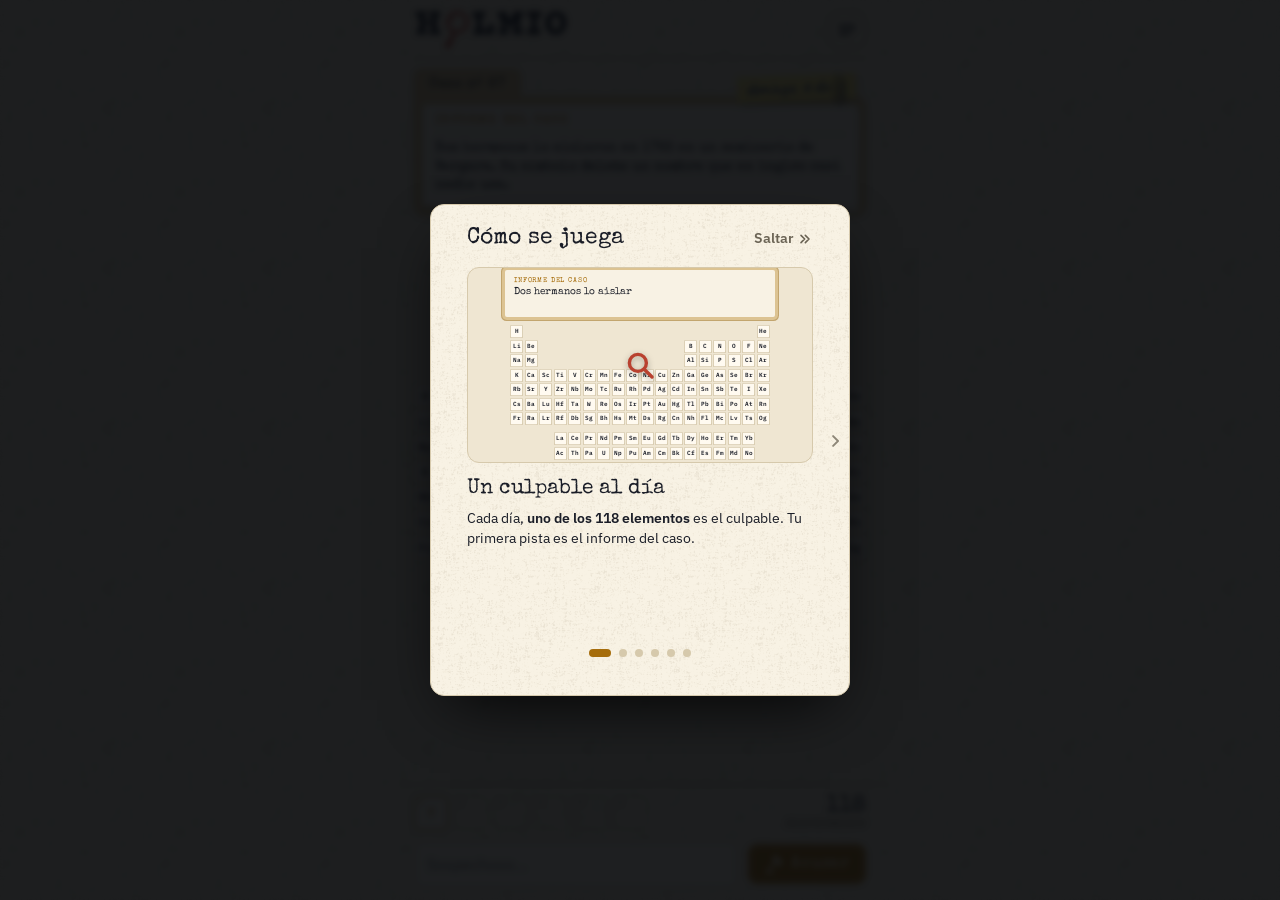
==== index.html @ 99783af3 "Acceso a Practicar al terminar el caso del día Co-Authored-By: Claude Opus 5.5 <noreply@anthropic.co" ====
<!DOCTYPE html>
<html lang="es">
<head>
  <meta charset="utf-8">
  <meta name="viewport" content="width=device-width, initial-scale=1, interactive-widget=resizes-content">
  <title>Holmio · El elemento culpable del día</title>
  <meta name="description" content="Juego diario de deducción: lee el informe del caso, elige tus pistas y acusa al elemento químico culpable en 6 intentos.">
  <meta name="theme-color" content="#efe6d2">
  <link rel="icon" href="img/favicon.svg" type="image/svg+xml">
  <script>
    // Aplica el tema antes de pintar, para evitar parpadeos. Por defecto, modo día.
    // Va antes de la hoja de estilos para pedir ya el grano de papel: si esperase al CSS,
    // la pantalla de carga se vería lisa hasta que llegase.
    (function () {
      let t = null;
      try { t = localStorage.getItem('holmio-tema'); } catch {}
      const tema = t === 'dark' ? 'dark' : 'light';
      document.documentElement.dataset.theme = tema;
      const grano = document.createElement('link');
      grano.rel = 'preload';
      grano.as = 'image';
      grano.href = tema === 'dark' ? 'img/grano-noche.png' : 'img/grano-dia.png';
      document.head.append(grano);
    })();
  </script>
  <link rel="preconnect" href="https://fonts.googleapis.com">
  <link rel="preconnect" href="https://fonts.gstatic.com" crossorigin>
  <link href="https://fonts.googleapis.com/css2?family=Caveat:wght@600&family=IBM+Plex+Mono:wght@500;600&family=IBM+Plex+Sans:wght@400;500;600;700&family=Special+Elite&display=swap" rel="stylesheet">
  <link rel="stylesheet" href="css/estilos.css">
  <!-- Precarga de los módulos: se descargan en paralelo en vez de en cascada -->
  <link rel="modulepreload" href="js/elementos.js">
  <link rel="modulepreload" href="js/casos.js">
  <link rel="modulepreload" href="js/pistas.js">
  <link rel="modulepreload" href="js/partida.js">
  <link rel="modulepreload" href="js/practica.js">
  <link rel="modulepreload" href="js/tutorial.js">
  <link rel="modulepreload" href="js/demo-archivo.js">
  <script type="module" src="js/main.js"></script>
</head>
<body>
  <!-- Pantalla de carga: tapa el juego hasta que la tabla, las fuentes y el estado están listos -->
  <div class="cargando" id="cargando" role="status" aria-label="Cargando Holmio">
    <svg class="cargando-logo" aria-hidden="true"><use href="#logo-largo"/></svg>
    <span class="cargando-barra" aria-hidden="true"></span>
  </div>

  <div class="app">
    <header class="cabecera">
      <h1 class="marca" aria-label="Holmio">
        <svg class="logo-largo" aria-hidden="true"><use href="#logo-largo"/></svg>
      </h1>
      <button class="icono-btn btn-menu" id="btn-menu" type="button" aria-label="Abrir el menú" aria-haspopup="dialog" aria-controls="menu">
        <svg class="ico-svg" viewBox="0 0 24 24" aria-hidden="true"><path d="M4 7h16M4 12h16M4 17h10"/></svg>
      </button>
    </header>

    <!-- Archivo de casos: calendario por meses (lo monta main.js) -->
    <section class="vista-archivo" id="vista-archivo" hidden aria-labelledby="archivo-titulo">
      <header class="archivo-cabecera">
        <h2 class="archivo-titulo" id="archivo-titulo">Archivo de casos</h2>
        <ul class="archivo-leyenda" aria-label="Leyenda">
          <li><i class="cerrado"></i>Cerrado</li>
          <li><i class="fugado"></i>Fugado</li>
          <li><i class="en-curso"></i>En curso</li>
          <li><i class="pendiente"></i>Pendiente</li>
          <li><i class="hoy"></i>Hoy</li>
        </ul>
      </header>
      <div id="archivo-meses"></div>
    </section>

    <main class="contenido">
      <!-- El dossier: carpeta con pestaña (nº de caso), el informe como hoja y la fecha en un post-it sujeto con un clip -->
      <section class="dossier" aria-labelledby="informe-titulo">
        <div class="meta">
          <span id="num-caso">Caso nº —</span>
          <span id="fecha-caso"></span>
        </div>
        <div class="carpeta">
          <svg class="clip" viewBox="0 0 16 40" aria-hidden="true"><path d="M13 9v22a5 5 0 0 1-10 0V7a4 4 0 0 1 8 0v20a2 2 0 0 1-4 0V11"/></svg>
          <div class="informe">
            <h2 class="etiqueta" id="informe-titulo">Informe del caso</h2>
            <p id="informe-texto"></p>
            <div id="informe-extra"></div>
          </div>
        </div>
      </section>

      <div class="tablero">
        <div class="tabla" id="tabla" role="img" aria-label="Tabla periódica con los sospechosos"></div>
      </div>
    </main>

    <footer class="panel" id="panel">
      <!-- Acusaciones: seis fichas que se rellenan con los elementos acusados -->
      <div class="estado">
        <ol class="fichas" id="fichas"></ol>
        <p class="sospechosos" id="sospechosos"><strong id="sospechosos-num"></strong><span>sospechosos</span></p>
      </div>

      <!-- Fase: acusar -->
      <form class="acusar" id="form-acusar" autocomplete="off" hidden>
        <p class="aviso" id="aviso" role="status" aria-live="polite"></p>
        <div class="fila-entrada">
          <ul class="desplegable" id="sugerencias" role="listbox" aria-label="Sugerencias" hidden></ul>
          <label class="visualmente-oculto" for="entrada">Nombre del elemento</label>
          <input id="entrada" type="text" placeholder="Sospechoso…" autocapitalize="off" autocorrect="off" spellcheck="false" enterkeyhint="go"
                 role="combobox" aria-autocomplete="list" aria-controls="sugerencias" aria-expanded="false">
          <button class="btn-principal btn-acusar" type="submit">
            <svg class="ico-svg" viewBox="0 0 24 24" aria-hidden="true"><use href="#i-mazo"/></svg>
            <span>Acusar</span>
          </button>
        </div>
      </form>

      <!-- Fase: fin (tras cerrar la pantalla de resultado) -->
      <section class="fin-barra" id="fin-barra" hidden>
        <p class="proximo" id="barra-proximo">Próximo caso en <span class="cuenta-atras">--:--:--</span></p>
        <button class="btn-secundario" id="barra-otro" type="button" hidden>Otro caso</button>
        <button class="btn-principal" id="btn-ver-resultado" type="button">Ver resultado</button>
      </section>
    </footer>
  </div>

  <!-- Menú lateral: modos de juego arriba, utilidades abajo -->
  <dialog class="menu" id="menu" aria-label="Menú">
    <header class="menu-cabecera">
      <span class="menu-marca">
        <svg class="logo-largo" role="img" aria-label="Holmio"><use href="#logo-largo"/></svg>
      </span>
      <button class="menu-cerrar" type="button" aria-label="Cerrar el menú">
        <svg class="ico-svg" viewBox="0 0 24 24" aria-hidden="true"><path d="M6 6l12 12M18 6 6 18"/></svg>
      </button>
    </header>

    <nav class="menu-cuerpo">
      <button class="menu-item" id="menu-hoy" type="button" aria-current="page">
        <span class="menu-ico" aria-hidden="true"><svg class="ico-svg" viewBox="0 0 24 24"><use href="#i-lupa"/></svg></span>
        <span class="menu-texto"><strong>Caso del día</strong></span>
      </button>
      <button class="menu-item" id="menu-archivo" type="button">
        <span class="menu-ico" aria-hidden="true"><svg class="ico-svg" viewBox="0 0 24 24"><use href="#i-archivo"/></svg></span>
        <span class="menu-texto"><strong>Archivo de casos</strong></span>
      </button>
      <button class="menu-item" id="menu-practica" type="button">
        <span class="menu-ico" aria-hidden="true"><svg class="ico-svg" viewBox="0 0 24 24"><use href="#i-infinito"/></svg></span>
        <span class="menu-texto"><strong>Práctica libre</strong></span>
      </button>

      <hr>
      <button class="menu-item" id="menu-ayuda" type="button">
        <span class="menu-ico" aria-hidden="true"><svg class="ico-svg" viewBox="0 0 24 24"><use href="#i-ayuda"/></svg></span>
        <span class="menu-texto"><strong>Cómo se juega</strong></span>
      </button>
      <button class="menu-item" id="menu-tema" type="button" role="switch" aria-checked="false">
        <span class="menu-ico" aria-hidden="true"><svg class="ico-svg" viewBox="0 0 24 24"><path d="M20 14.5A8 8 0 0 1 9.5 4a8 8 0 1 0 10.5 10.5z"/></svg></span>
        <span class="menu-texto"><strong>Modo noche</strong></span>
        <span class="interruptor" aria-hidden="true"></span>
      </button>

      <hr>
      <button class="menu-item menu-item-suave" id="menu-acerca" type="button">
        <span class="menu-texto"><strong>Acerca de Holmio</strong></span>
      </button>
      <button class="menu-item menu-item-suave" id="menu-borrar" type="button">
        <span class="menu-texto"><strong>Borrar todos los datos</strong></span>
      </button>
    </nav>

    <p class="menu-pie">Caso abierto desde 2026</p>
  </dialog>

  <!-- Acerca de -->
  <!-- Confirmación de «Borrar todos los datos». El foco va al diálogo, no al botón de borrar -->
  <dialog class="acerca" id="borrar" tabindex="-1" aria-labelledby="borrar-titulo">
    <h2 id="borrar-titulo">¿Quemar el expediente?</h2>
    <p>Se borrarán <strong>todos tus casos</strong>, tu progreso y tus ajustes en este dispositivo. Holmio volverá a empezar como el primer día.</p>
    <p class="nota">Esto no se puede deshacer.</p>
    <form method="dialog" class="acerca-botones">
      <button class="btn-secundario" value="cancelar">Cancelar</button>
      <button class="btn-principal btn-peligro" value="borrar">Borrar</button>
    </form>
  </dialog>

  <dialog class="acerca" id="acerca" tabindex="-1" aria-labelledby="acerca-titulo">
    <h2 id="acerca-titulo">Acerca de Holmio</h2>
    <p>Un juego diario de deducción: cada día, uno de los 118 elementos de la tabla periódica es el culpable y tienes <strong>seis acusaciones</strong> para descubrirlo.</p>
    <p>El nombre viene del <strong>holmio</strong> (Ho, número 67), que a su vez debe el suyo a <em>Holmia</em>, el nombre latino de Estocolmo. Que suene a cierto detective es pura coincidencia… o no.</p>
    <p class="nota">Versión de prueba. El código es abierto: <a href="https://github.com/elprofedelabata/holmio" target="_blank" rel="noopener">github.com/elprofedelabata/holmio</a></p>
    <form method="dialog"><button class="btn-principal btn-ancho" value="cerrar">Cerrar</button></form>
  </dialog>

  <!-- Manual del detective: diapositivas con escenas animadas (las monta js/tutorial.js) -->
  <dialog class="ayuda" id="ayuda" tabindex="-1" aria-labelledby="ayuda-titulo" aria-roledescription="carrusel">
    <header class="ayuda-cabecera">
      <h2 id="ayuda-titulo">Cómo se juega</h2>
      <button class="diapos-saltar" type="button">
        <span>Saltar</span>
        <svg class="ico-svg" viewBox="0 0 24 24" aria-hidden="true"><path d="M6 6.5l5.5 5.5L6 17.5M12.5 6.5 18 12l-5.5 5.5"/></svg>
      </button>
    </header>
    <div class="diapos-marco">
      <div class="diapos">
        <div class="diapos-pista"></div>
      </div>
      <button class="diapo-flecha diapo-anterior" type="button" aria-label="Anterior">
        <svg class="ico-svg" viewBox="0 0 24 24" aria-hidden="true"><path d="M14.5 5.5 8 12l6.5 6.5"/></svg>
      </button>
      <button class="diapo-flecha diapo-siguiente" type="button" aria-label="Siguiente">
        <svg class="ico-svg" viewBox="0 0 24 24" aria-hidden="true"><path d="M9.5 5.5 16 12l-6.5 6.5"/></svg>
      </button>
    </div>
    <div class="diapos-pie">
      <nav class="diapos-puntos" aria-label="Diapositivas"></nav>
      <button class="btn-noir diapos-abrir" type="button">
        <svg class="ico-svg" viewBox="0 0 24 24" aria-hidden="true"><use href="#i-lupa"/></svg>
        <span>Abrir el caso</span>
      </button>
    </div>
  </dialog>

  <!-- Tras un fallo: el juego se detiene y hay que elegir una de tres pistas -->
  <dialog class="subida" id="elegir" tabindex="-1" aria-labelledby="elegir-titulo" aria-describedby="elegir-sub">
    <div class="subida-cabecera">
      <div class="ficha" id="elegir-ficha" aria-hidden="true"></div>
      <h2 id="elegir-titulo"></h2>
      <p id="elegir-sub"></p>
    </div>
    <div class="opciones" id="opciones"></div>
  </dialog>

  <!-- Resultado: misma puesta en escena que la elección de pista -->
  <dialog class="subida resultado" id="fin" tabindex="-1" aria-labelledby="fin-titulo" aria-describedby="fin-sub">
    <button class="fin-cerrar" id="fin-cerrar" type="button" aria-label="Cerrar">
      <svg class="ico-svg" viewBox="0 0 24 24" aria-hidden="true"><path d="M6 6l12 12M18 6 6 18"/></svg>
    </button>
    <div class="ficha ficha-grande" id="fin-casilla" aria-hidden="true"></div>
    <h2 id="fin-titulo"></h2>
    <p class="fin-sub" id="fin-sub"></p>
    <ol class="fichas fichas-fin" id="fin-fichas"></ol>
    <p class="fin-dato" id="fin-dato"></p>
    <div class="fin-botones">
      <button class="btn-principal btn-ancho" id="btn-compartir" type="button">Compartir resultado</button>
      <button class="btn-principal btn-ancho" id="btn-otro" type="button" hidden>Otro caso</button>
      <div class="fin-fila">
        <button class="btn-secundario" id="btn-ver-tabla" type="button">Ver la tabla</button>
        <button class="btn-secundario" id="btn-practicar" type="button" hidden>Practicar</button>
      </div>
    </div>
    <p class="proximo" id="fin-proximo">Próximo caso en <span class="cuenta-atras">--:--:--</span></p>
  </dialog>

  <div class="toast" id="toast" role="status" aria-live="polite"></div>
  <div class="bocadillo" id="bocadillo" role="status" aria-live="polite" hidden></div>
  <svg width="0" height="0" style="position:absolute" aria-hidden="true">
    <!-- Logos generados con herramientas/logo.py a partir de img/sello.png: letras con el color del texto, lupa en lacre -->
    <symbol id="logo-largo" viewBox="0 0 871 226"><path fill="currentColor" fill-rule="evenodd" d="M15.8 135.2C12.1 127.1 11.4 116.9 14.3 113.2C14.8 112.6 17.4 112 20 112C22.6 112 26.2 111.7 27.9 111.4L31 110.8 30.6 100.1C30.3 94.3 29.9 77.7 29.6 63.3C29.4 48.8 28.9 36.6 28.5 36C28.2 35.5 24.6 35 20.6 35C15.3 35 12.9 34.6 12 33.5C11.3 32.7 10.1 32 9.4 32C8.3 32 8 29.8 8 21.5C8 12.8 8.3 11 9.5 11C10.3 11 11 10.3 11 9.5C11 8.2 14.9 8 40.2 8L69.5 8 70.8 10.8C71.5 12.3 72.4 16.7 72.7 20.7C73.4 29.9 71.8 33 66.2 33C57.7 33 57.9 32.7 58.2 46.9L58.5 59.5 79.5 59.5L100.5 59.5 100.8 47.4C101.1 33.7 101.3 34 92.7 34C86.5 34 85 31.5 85 21.7C85 17.1 85.6 12.2 86.2 10.7L87.5 8 114.8 8C137.7 8 142 8.2 142 9.4C142 10.2 142.9 11.2 144 11.5C145.1 11.8 146 12.6 146 13.1C146 13.6 146.7 14 147.5 14C148.7 14 149 15.8 149 23.8L149 33.6 145.7 34.8C143.9 35.5 139.9 36 136.9 36C133.9 36 131 36.4 130.4 36.8C129.1 37.6 129.2 66.5 130.5 71.3C131 73.2 130.7 75.4 129.4 78.1C127.9 81.5 127.8 82.8 128.7 86.3C129.3 88.6 129.6 93.7 129.3 97.5C129.1 101.3 129.2 106.3 129.7 108.5C130.6 112.4 130.7 112.5 136 113.2C139 113.6 143.2 114.5 145.2 115.1L149 116.3 149 127.7L149 139 130.5 139C114.7 139 112 138.8 112 137.5C112 136.5 111 136 109 136C107 136 106 136.5 106 137.5C106 138.7 104.6 139 99 139C93.6 139 92 138.7 92 137.6C92 136.8 91.2 135.9 90.2 135.6C87.6 134.7 86 129.4 86 121.2C86 112.9 86.3 112.6 95.2 111.5L101 110.8 101 96.9L101 83 97.8 82.9C96 82.9 87.1 82.7 78.1 82.4C56.9 81.7 57.9 81 58.4 97.1C58.7 103.6 59.1 109.4 59.5 110C59.8 110.5 62.6 111 65.5 111C72.5 111 73.8 112.8 74.6 123.6C75.5 135.6 75.8 135.4 55.6 135.8C42 136.1 39 136.4 39 137.6C39 138.4 38 139 36.5 139C34.9 139 34 138.4 34 137.5C34 136.4 32.9 136 30 136C27.1 136 26 136.4 26 137.5C26 138.6 24.9 139 21.8 139C17.8 139 17.4 138.7 15.8 135.2ZM338.2 136.2C337.5 134.7 336.6 129.7 336.3 125C335.6 114.2 336.7 112.8 346.8 112.2C355.6 111.6 356.4 110.9 355.4 104.5C354.6 99.1 354.3 93.7 353.6 68C353.3 58.9 352.8 48.4 352.3 44.5L351.5 37.5 343.5 37.5C338.5 37.5 334.3 36.9 332.2 36L329 34.5 329 24L329 13.5 333 12.2C335.2 11.6 340.6 11 345 11C351.4 11 353 10.7 353 9.5C353 8.2 356.4 8 377.4 8L401.8 8 402.9 14.3C405.9 31.5 403.8 35 390.3 35C381.2 35 380.3 36.1 381.9 45.4C382.5 48.7 383 55.8 382.9 61C382.9 81.1 382.9 83.9 383.5 96.8L384.2 110 401 110C421.7 110 421.3 110.2 420.9 98.6C420.6 86.5 420.8 85.1 423.5 82.5C426.5 79.4 437.7 79 445.9 81.7L451 83.3 451 108.4L451 133.5 448 134.8C446.4 135.6 445 136.8 445 137.6C445 138.6 443.6 139 440 139C436.2 139 435 138.6 435 137.5C435 136.4 433.9 136 431 136C428.1 136 427 136.4 427 137.5C427 138.3 426.1 139 425 139C423.9 139 423 138.4 423 137.7C423 135.2 415.1 133.9 407 134.9C402.9 135.5 397.1 136 394.2 136C390.3 136 389 136.4 389 137.5C389 138.3 388.1 139 387 139C385.9 139 385 138.3 385 137.5C385 136.3 383.7 136 379.5 136C375.3 136 374 136.3 374 137.5C374 138.8 371.4 139 356.8 139L339.5 139 338.2 136.2ZM480.2 135.7C479.5 133.9 479 128.7 479 124.3C479 114.7 480.2 113 487.1 113C489.6 113 492.1 112.5 492.8 111.8C494.4 110.2 494.4 87.2 492.9 83.3C492.3 81.8 491.8 77.7 492 74.3C492.1 70.8 491.8 67.5 491.3 66.8C490.2 64.9 490.1 63.1 491.1 62.4C492.3 61.7 492.3 51.3 491.1 50.6C490.6 50.3 490.4 49.1 490.7 48.1C491 47.1 490.7 45.9 490.1 45.6C489.5 45.2 489 43 489 40.8L489 36.7 484 37.3C480.3 37.8 478 37.5 475.5 36.2L472 34.5 472 23.9L472 13.3 476.1 12.1C478.3 11.4 481.5 11.2 483.1 11.5C487.5 12.5 496 11.1 496 9.4C496 8.6 496.7 8 497.5 8C498.3 8 499 8.7 499 9.5C499 10.5 500.1 11 502.5 11C504.9 11 506 10.5 506 9.5C506 8.4 507.2 8 511 8C514.4 8 516 8.4 516 9.3C516 10 516.9 11.1 518 11.7C519 12.4 520.4 14.7 521 16.9C521.6 19.1 523.5 23.1 525.4 25.8C527.2 28.6 529.1 32.5 529.5 34.6C529.8 36.7 531.3 39.7 532.6 41.3C533.9 42.9 535 44.9 535 45.9C535 46.8 535.7 48.5 536.5 49.6C537.3 50.6 538.4 53.2 539 55.3C539.9 58.3 540.5 59 542.5 59C544 59 545 58.4 545 57.6C545 56.8 547.5 51.4 550.5 45.6C553.5 39.9 556 34 556 32.6C556 31.2 557.1 27.9 558.4 25.3C559.8 22.6 562.1 17.7 563.7 14.3L566.5 8.1 590.8 8.1C611.7 8 615 8.2 615 9.5C615 10.3 615.7 11 616.5 11C617.7 11 618 12.9 618 21.8L618 32.7 614.2 33.8C612.2 34.5 608 35.1 605 35.3L599.5 35.5 599.3 47.7C599.2 54.5 599.6 60.2 600.1 60.6C601.4 61.4 601.2 72 599.9 72C599.3 72 598.9 74.4 599 78.2C599.1 81.7 599.1 85 598.9 85.5C598.8 86 598.6 87 598.5 87.5C598.4 88 598 89.3 597.5 90.2C597.1 91.2 597.1 92.8 597.5 93.8C597.9 94.7 598.3 98.9 598.3 103L598.5 110.5 604.5 111.1C611.7 111.8 613.7 112.6 614.5 115.1C614.9 116.1 615.8 117 616.6 117C617.6 117 618 118.3 618 121.5C618 124.8 617.6 126 616.5 126C615.4 126 615 127.1 615 129.9C615 132.1 614.4 134.3 613.5 135C612.7 135.7 612 136.9 612 137.6C612 138.7 609.9 139 602.5 139C594.7 139 593 138.7 593 137.5C593 136.2 590.5 136 576.5 136C556.5 136 556.6 136.1 555.7 124.7C554.7 113.2 557.1 110 566.6 110C568.4 110 570.2 109.6 570.5 109C571.4 107.6 572.9 72.9 572.3 68.1C571.8 64.6 571.4 64 569.4 64C567.7 64 567 64.6 567 66C567 67.1 566.1 68.8 565.1 69.7C564 70.6 563.3 71.7 563.6 72.2C563.9 72.6 563.7 73 563.2 73C562.7 73 561.7 74.8 561 77C560.3 79.2 559.3 81 558.8 81C558.4 81 558 82.1 558 83.5C558 84.9 557.6 86.8 557.1 87.8C556.5 88.7 555.3 91.7 554.4 94.3C552.3 100.1 550.8 101 543.6 101C537.9 101 534 98.8 534 95.6C534 94.9 532.3 91.2 530.2 87.4C528.2 83.6 526.5 80 526.5 79.5C526.4 79 524.9 75.5 523 71.8C520.2 66.3 519.1 65 517.2 65C514.9 65 514.8 65.3 515.4 69.2C515.7 71.6 516.2 81.1 516.6 90.5C516.9 99.8 517.6 108.2 518.1 109.1C518.7 110.3 520.7 110.9 525 111.2C532.8 111.8 533 112.1 533.7 123.2C534.4 135.1 533.6 136 522.3 136C516.5 136 515 136.3 515 137.5C515 138.8 512.5 139 498.2 139L481.4 139 480.2 135.7ZM644 137.5C644 136.7 642.9 135.8 641.5 135.4C639 134.8 639 134.7 639 124.1L639 113.5 643.5 111.6C647.1 110.2 649.4 109.9 654.4 110.5C663.1 111.4 664.2 110.3 664 100.1C663.9 95.9 664.1 80 664.4 64.8C664.9 42.8 664.8 37 663.8 36.3C663.1 35.9 658.9 35.6 654.5 35.7C648.6 35.9 645.5 35.5 642.8 34.2L639 32.5 639 22.8C639 14.8 639.3 13 640.5 13C641.3 13 642.2 11.9 642.6 10.5L643.2 8 678.6 8C703.5 8 714 8.3 714 9.1C714 10.5 718.1 13.9 719.8 14C721.3 14 721.6 34 720 34C719.5 34 718.1 34.9 717.1 35.9C715.4 37.6 714.2 37.7 706.6 37.3C694.6 36.5 693.9 37.2 694.2 49.4C694.3 54.4 694 65 693.5 73C692.6 87.3 692.7 109.7 693.6 111.2C693.9 111.7 697.7 112 702 112C709.3 112 710.2 112.2 713.1 114.8L716.2 117.6 715.5 125.8C715.1 130.6 714.2 134.7 713.4 135.5C712.6 136.2 712 137.3 712 137.9C712 138.7 704.4 139 688 139C667.3 139 664 138.8 664 137.5C664 136.5 663 136 661 136C659 136 658 136.5 658 137.5C658 138.7 656.6 139 651 139C645.5 139 644 138.7 644 137.5ZM781 137.5C781 136.7 778.9 135.3 775.9 134.3C768 131.5 753.2 116.6 750.1 108.3C748.8 104.9 747.2 101.5 746.4 100.9C745.5 100.2 745 97.7 745 93.9C745 89.3 744.7 88 743.5 88C742.2 88 742 85.3 742 70C742 55.2 742.2 52 743.4 52C744.2 52 745.7 49.5 746.9 45.8C749.9 36.8 759.3 23.4 764.9 19.9C767.4 18.4 771 16.2 772.8 15.1C774.6 13.9 777 13 777.9 13C778.9 13 780.3 12.4 780.9 11.6C782.5 9.7 787.4 8.9 802 8.3C815 7.8 821.3 8.8 822.4 11.5C822.7 12.4 824.3 13 826.4 13C831.8 13 838.2 16.6 840.7 20.9C841.9 23.1 844.3 25.3 846 26C851 28.1 857.1 41.3 859 54.6C859.5 58.4 860.7 64.2 861.5 67.4C863.2 73.8 863 75 857.9 88.5C856.9 91.3 856 95.3 856 97.4C856 100 855.2 102.1 853.5 104.2C852.1 105.8 851 108 851 109.1C851 110.1 849.5 112.7 847.7 114.7C845.9 116.8 843.9 119.7 843.3 121.2C842.6 122.6 841.1 124.6 839.8 125.5C835.6 128.5 821.7 136 820.3 136C819.6 136 819 136.7 819 137.5C819 138.8 816.2 139 800 139C784 139 781 138.8 781 137.5ZM813.1 109.4C817.7 107 824 99.5 824 96.5C824 95.2 824.4 93.9 824.9 93.5C826.5 92.6 829 79.4 829 72C829 49.5 818 34 802 34C791.2 34 779.6 43 777.5 53C777.1 54.9 776.2 57.4 775.6 58.5C774.2 60.7 774.3 81.9 775.7 88C778.4 99.4 785.3 107.9 794.5 111.2C798.1 112.5 809.3 111.4 813.1 109.4Z"/><path style="fill: var(--lacre)" fill-rule="evenodd" d="M188.5 215.7C171.5 206.5 171.4 206.1 179.8 192.1C191 173.7 196 165.6 197.4 164.1C198.2 163.2 200.6 158.9 202.8 154.6C207.2 146.2 208.2 145 211.8 145C214.4 145 214.6 144.3 212.3 141.8C210.8 140.1 210.8 139.6 213.3 134.6C216.8 127.4 216.7 125.7 212.8 123.8C208.2 121.6 198 113 198 111.4C198 110.7 196.9 109.3 195.5 108.4C194.2 107.6 192.2 105 191.1 102.7C186.9 93.6 185 89 185 87.7C185 86.9 184.4 84.7 183.7 82.9C182.3 79 182.3 61.7 183.8 55.2C185.1 49.3 189.2 40.7 194.7 32.3C201.4 22.1 220 8.9 230.9 6.7C246.9 3.4 267.4 6.7 276.6 14.1C278.6 15.7 280.8 17 281.4 17C284 17 301 35.8 301 38.7C301 39.6 301.9 42.3 303.1 44.6C307.7 54.2 308.9 78.3 305.1 85.5C304 87.6 303 90.3 303 91.3C303 94.8 296.8 104.6 292.2 108.3C291 109.3 290 110.7 290 111.4C290 112.8 285.3 117.3 280 121C270.3 127.8 256.8 131.9 244.3 132C238.3 132 234 135.4 234 140.1C234 141.5 233.5 144.2 232.9 146C231.8 149.1 231.6 149.2 227.4 148.6C222.4 148 221 150.3 225.4 151.9C229.4 153.5 229.2 155.6 224.1 166.3C221.5 171.9 218.5 178.5 217.5 181C216.5 183.5 215 186.2 214.3 187.1C213.6 187.9 213 189.3 213 190.1C213 190.9 212.1 193 211 194.8C209.9 196.6 209 198.4 209 198.9C209 199.4 207.4 203.2 205.5 207.4C200.3 218.4 196.7 220.1 188.5 215.7ZM256 113.8C258.5 113.2 261.7 111.9 263.2 110.8C264.6 109.8 266.1 109 266.4 109C267.6 109 276.6 101.7 279.1 98.6C298.8 74.6 292.3 40.3 265.5 26.3C240.5 13.3 208.7 27.1 200.6 54.5C199.6 57.8 198.3 61.8 197.8 63.3C195.3 69.8 199.6 87.7 205.8 97C208.4 100.9 219.9 111 221.8 111C222.5 111 223.8 111.5 224.8 112C230.9 115.7 244.6 116.5 256 113.8ZM214.7 95.3C213.7 94.4 213.8 91 214.8 91C216 91 218 93.3 218 94.7C218 96.1 215.8 96.5 214.7 95.3ZM210 79C210 78.5 209.1 78 208 78C206.7 78 206 77.3 206 76.1C206 75 205.5 73.8 204.9 73.4C202 71.6 207.3 48.5 211.3 45.3C212.5 44.3 214.3 42.3 215.3 40.8C216.3 39.2 217.7 38 218.6 38C219.4 38 220.3 37.3 220.6 36.5C221.3 34.7 229.2 30 231.5 30C232.7 30 233.1 30.6 232.7 32C232.4 33.1 232.6 34.3 233.1 34.6C235.7 36.2 230.3 40.4 225.5 40.5C222.9 40.5 222.5 40.9 222.2 43.4C222 45.1 220.5 48.3 218.9 50.6C217.3 53 216 55.3 216 55.9C216 59.4 212.8 64.7 211 64.3C207.7 63.4 206.2 68.2 208.9 70.9C210.8 72.8 212 80 210.5 80C210.2 80 210 79.5 210 79ZM170.3 68.5C170.3 65.8 170.5 64.7 170.7 66.3C170.9 67.8 170.9 70 170.7 71.3C170.5 72.5 170.3 71.2 170.3 68.5ZM235.6 31.4C235.3 30.5 235 29.6 235 29.4C235 29.2 237.2 29 240 29C242.8 29 245 29.4 245 29.8C245 32.9 236.7 34.4 235.6 31.4Z"/></symbol>
    <symbol id="logo-corto" viewBox="0 0 696 580"><path fill="currentColor" fill-rule="evenodd" d="M42.2 405.9C37.3 402.7 31.6 391 32.4 385.8C32.8 383.6 32.6 376.9 31.9 370.9C31 361.5 31.1 359.3 32.5 355.1C35 347.4 44.5 341 51.2 342.5C55.7 343.5 69 343.1 71.2 341.9C75.9 339.4 76.9 333.1 74.4 322.3C72.7 315 73 309.4 75.5 297.3C77.3 288.8 77.4 280.6 75.7 273.8C73.7 266 74.2 235 76.4 229C78.4 223.7 77.8 209.2 75.3 202.4C74 198.7 74 197 75.5 186.6C77 175.7 77 174.4 75.4 169.2C73.5 162.5 74 149.5 76.7 138.8C78.2 133.1 78.2 131.3 77.2 127.5C76.5 125 76 119.6 76 115.6C76 109.9 75.6 107.7 74.3 106.4C70.2 102.3 61.6 100.8 55.2 103.1C50.8 104.6 44 101.9 39.4 96.7C32.1 88.7 35.9 77 55.1 48.9L61 40.3 67.4 39.2C75.6 37.7 78.9 37.7 82 39.5C84.9 41.1 98.2 41.5 100.9 40C104.2 38.3 118.7 37.6 123 39C126.2 40 128.3 40.1 134.2 39C138.2 38.4 144.1 37.8 147.2 37.9C150.4 37.9 155.4 38 158.2 38.1C161.1 38.1 166.3 38.1 169.8 38C174.5 37.8 176.5 38.2 178 39.5C179 40.4 181.4 41.9 183.2 42.8C188.2 45.3 189.3 49.8 189.6 67C189.8 84.4 188.5 90.8 183.8 95.8C178.8 100.9 177.3 101.4 166.5 101.5C149.4 101.7 147.1 103.5 146.2 117.3C145.9 123.2 146.2 126.4 147.6 130.8C150 138.1 149.8 146.9 147 158.2C145 166.4 145 167.1 146.5 171.6C147.3 174.1 148.3 179 148.6 182.4C149.4 189.8 150.6 191 157.6 191C160.5 191 163.2 191.4 163.5 192C164.4 193.5 173.6 193.2 177.7 191.5C182.3 189.6 194.6 189.6 198 191.5C201.5 193.5 205.6 193.3 212 190.9C218.2 188.6 228.7 188.6 239.1 191.1C244.1 192.2 245.4 192.2 250 190.7C252.9 189.8 258.1 189 261.6 189C269 189 269.1 188.9 271.1 178.6C272.3 172.3 272.2 171.1 270.3 163.6C268 154.7 268.3 143.1 271 134.2C272.1 130.7 272.1 128.7 271.2 124.1C270.5 121 270 115.8 270 112.8C270 100.4 263.9 95.9 251.7 99.2C245 101 239.2 99 233.5 92.9C231 90.3 229 87.5 228.9 86.8C228 68.3 228.9 50.1 230.8 46.4C233.1 41.9 238.2 37 240.6 37C241.4 37 244 36 246.3 34.9C250 33 251 32.8 254.8 33.9C258.1 34.8 260.7 34.7 265.6 33.8C270.5 32.9 272.9 32.9 275.3 33.8C281.7 36.1 286.6 36.3 291.4 34.5C295.1 33.1 297.7 32.9 306.2 33.5C322.3 34.5 326.1 34.4 332.5 32.5C337.8 30.9 339.3 30.9 346 32C350.1 32.7 355.5 33.2 358 33.1C372.8 32.6 379.3 33 380.9 34.3C381.8 35.1 383.6 36.1 385 36.5C390.9 38.3 394.6 45.7 393.6 53.7C392.8 59.2 392.8 61.4 393.6 73.1C394.3 84.9 391.8 90.2 383.3 95.2C377.7 98.4 377.2 98.5 366 98.6C352.6 98.6 350.8 99.3 348 105.6C345.5 111.5 345.5 113.6 348.1 119.6C350.8 125.6 350.4 136.7 346.9 150.5C344.7 159.4 344.7 159.5 346.6 166.5C349.5 177.3 349.3 199.9 346.2 205.7C343.6 210.7 343.5 212.6 345.6 217C347.1 219.9 347.2 223.1 346.7 242.1C346.2 261.7 346.4 264.6 348.1 270.1C350.7 278.3 350.5 285.2 347.5 294.4C344.6 303.3 344.5 305.5 346.5 310.3C347.4 312.6 348 317.1 348 322.2C348 332.2 349.1 334.2 355.7 336.4C359.8 337.8 361.6 337.9 368.2 336.9C375.6 335.8 376.1 335.9 381.3 338.4C387.8 341.6 391.4 345.3 392.8 350C394.2 354.9 393.7 385.7 392.1 389.5C390.3 393.8 387 397 384.3 397C383 397 382 397.5 382 398C382 401.4 367.4 404.3 361.6 402C360 401.4 355.1 401.5 347.6 402.2C336.7 403.3 335.7 403.3 328.1 401.1C319.4 398.6 316 398.7 306.1 402.1C299.4 404.4 295.8 404.5 289.7 402.3C285.7 400.8 284 400.8 278.2 401.7C273.9 402.4 268.5 402.5 263 402C258.3 401.6 251.8 401.4 248.5 401.7C240.7 402.3 234.5 399.4 231.3 393.5C229.4 390 229.1 387.5 228.6 371.6C227.9 350 228.7 347.4 237.3 341.8C242.4 338.5 242.6 338.5 252.7 338.8C269.1 339.3 272.3 336.2 270.2 322.2C268.5 311.3 268.7 305.8 271 300C273.4 293.8 273.5 291.1 271.4 282.3C270.4 278.3 269.8 271.5 269.8 265.9C269.9 253.8 269.4 253.4 256.1 254.4C248.9 255 246.6 254.8 244.1 253.6C240.3 251.6 234.5 251.6 229 253.5C223.2 255.6 209.8 255.5 203.8 253.3C199.2 251.7 198.8 251.7 192.3 253.8C184.3 256.4 177.6 256.6 172 254.4C167.1 252.4 151.3 254.9 148.4 258.1C145.9 260.9 145.5 267.2 147.5 272.4C149.8 278.4 149 292.2 145.9 300.5C143.6 306.6 143.7 309.3 146.4 319.5C147.3 322.9 147.8 327.1 147.4 329.2C146.6 334.2 149 338.5 153.2 339.8C158.8 341.5 167.9 342.1 170.1 340.9C174.6 338.5 184.6 343.7 188.1 350.2C190 353.7 190.3 388.4 188.5 392.7C184.7 401.8 176.8 406.5 166.7 405.7C162.7 405.4 156.2 405.6 152.2 406.2C145.7 407.1 143.8 407 135.3 405C126.7 402.9 125.2 402.8 120.1 403.9C117 404.6 110.2 405.3 105 405.4C99.8 405.5 93.2 406.3 90.3 407C85.8 408.2 84.6 408.1 80.8 406.7C75.5 404.6 65.9 404.5 60.5 406.5C54.4 408.7 46.2 408.4 42.2 405.9ZM94 394C94 392.9 94.5 392 95 392C95.5 392 96 390.9 96 389.5C96 387.7 95.5 387 94 387C92.7 387 92 386.3 92 385C92 383.5 91.3 383 89.5 383C87.7 383 87 383.5 87 385C87 386.3 86.3 387 85 387C83.4 387 83 387.7 83 390C83 392.3 83.5 393 84.9 393C85.9 393 87 393.7 87.4 394.5C88.3 396.9 94 396.5 94 394ZM300 289C300 286.5 299.6 286 297.5 286C295.4 286 295 286.5 295 289C295 291.5 295.4 292 297.5 292C299.6 292 300 291.5 300 289ZM205.8 206.7C206.1 204.1 205.9 203.9 203.3 204.2C201.1 204.4 200.4 205.1 200.2 207.3C199.9 209.9 200.1 210.1 202.7 209.8C204.9 209.6 205.6 208.9 205.8 206.7ZM319 148.5C319 146.5 318.5 146 316.5 146C314.5 146 314 146.5 314 148.5C314 150.5 314.5 151 316.5 151C318.5 151 319 150.5 319 148.5ZM362 73.5C362 71.4 361.5 71 359 71C356.5 71 356 71.4 356 73.5C356 75.6 356.5 76 359 76C361.5 76 362 75.6 362 73.5Z"/><path style="fill: var(--lacre)" fill-rule="evenodd" d="M424.3 548C422.5 547.6 420.4 546.8 419.7 546.1C418.9 545.5 416.4 544.3 414.1 543.5C411.7 542.7 407.7 540.3 405.1 538.1C402.6 536 398.2 533.3 395.3 532C390.8 530.1 389.9 529.2 388 524.7C385.5 518.9 386.1 515.1 390.5 508.6C391.9 506.6 393 504.5 393 504.1C393 503.6 393.9 502.1 395.1 500.6C396.3 499.1 398.9 495 400.9 491.5C405.6 483.1 411.9 472.9 419.9 460.5C423.5 455 427.4 448.4 428.7 445.8C430 443.1 432.6 439.2 434.6 437C436.6 434.8 439.7 430 441.6 426.3C443.5 422.5 446.1 418 447.5 416.1C448.9 414.2 450 411.8 450 410.7C450 408 454.6 400.3 457 399C458 398.5 461.1 398 463.9 398C468.6 398 469 397.8 469 395.6C469 394.3 468.4 393 467.6 392.7C466.8 392.4 465.4 390.9 464.4 389.5C462.5 386.5 464.3 379.8 468 376.5C469.1 375.5 470 373.8 470 372.8C470 371.8 470.7 369.9 471.5 368.7C472.3 367.4 473.1 364.2 473.2 361.6L473.5 356.8 467.8 353.6C459.2 348.8 451 343.1 450.3 341.4C450 340.6 448.1 339.1 446 338C441.7 335.8 437.5 331.2 435.6 326.5C434.8 324.7 432.7 322.1 431 320.8C426.6 317.7 420.2 308.5 418.9 303.6C418.3 301.4 416.1 296 413.9 291.6C411.7 287 410 282 410 280.1C410 278.2 408.8 274.2 407.3 271.1C404.7 265.8 404.5 264.6 404.1 248.5C403.6 224.9 403.7 221.6 405.6 217.3C406.5 215.2 407.6 210.4 408 206.7C408.5 202 409.6 198.8 411.3 196.2C412.7 194.2 414.4 190.5 415 188C415.6 185.5 417.4 181.7 418.9 179.5C420.5 177.3 423.2 172.8 424.9 169.6C426.7 166.4 429.6 161.9 431.3 159.7C441.2 147.4 446.5 141.8 448.9 140.9C450.3 140.3 453.9 137.6 456.8 134.7C465.3 126.3 493.8 111 500.8 111C502.8 111 507.7 110.1 511.7 108.9C524.6 105.3 555.8 106.1 565.7 110.4C569.1 111.8 573.3 113 575 113C580 113 596 120.7 600 125C603.8 129.1 606.9 131 609.7 131C610.7 131 613.8 133.2 616.5 136C619.2 138.8 623.5 142.5 626 144.3C628.9 146.4 631.3 149.2 632.9 152.5C634.4 155.6 637 158.8 639.7 160.8C645.8 165.4 650 172.3 650 177.6C650 180.3 650.5 182 651.4 182.3C655 183.7 659.7 198.5 661 212.6C661.4 217.5 662.5 223.3 663.4 225.4C665.5 230.4 665.4 235.4 663.3 238.6C661.9 240.8 661.8 241.8 662.8 245.6C665 253.7 663.5 266.6 660 270.5C657.5 273.2 654 282.8 654 286.7C654 293.4 641.1 314.5 633.4 320.2C630.4 322.4 628.7 324.7 628 327.1C627 330.8 615.2 342.7 611 344.2C609.9 344.6 606.5 346.8 603.5 349.1C594.2 356.1 574.7 365.1 566.5 366.2C562.6 366.7 557.5 367.3 555 367.7C552.6 368 549.6 368.9 548.4 369.7C546.7 370.8 543.3 371 533.5 370.8L520.8 370.5 518.7 373.3C517.5 374.9 515.2 377.5 513.6 379.1C511.1 381.7 510.8 382.5 511.4 386.5C511.9 389.6 511.7 391.8 510.6 393.9C509.7 395.5 509 397.8 509 398.8C509 399.9 508 402 506.9 403.5C504.6 406.4 505 406.3 492.2 404.4C488 403.8 488 403.8 488 406.9C488 409.4 488.6 410.3 490.8 411.1C501 415.1 501.8 417.5 496.2 429.1C486.3 450 485 452.9 485 454.4C485 455.3 483.8 457.3 482.3 458.8C480.9 460.2 479.3 463 478.9 465C477.8 470.1 473.1 481.2 470.9 483.6C469.9 484.7 468.3 488.1 467.4 491.1C466.5 494.1 464.5 498.6 462.9 501.1C461.3 503.6 460 506.4 460 507.2C460 509.2 456.3 517.7 454 521C453 522.4 451.6 525.5 450.9 528C450.2 530.5 449.1 533.2 448.4 534C447.7 534.8 446.4 537.4 445.5 539.6C442.7 546.8 433.8 550.3 424.3 548ZM439 522.5C439 520.3 438.6 520 435.5 520C432.4 520 432 520.3 432 522.5C432 524.7 432.4 525 435.5 525C438.6 525 439 524.7 439 522.5ZM551.5 333.4C552.6 332.6 554.6 332 556 332C560.1 332 567.8 329.3 571.3 326.6C573 325.3 576.5 323.3 579 322.1C581.5 321 585.5 318.2 588 315.9C590.4 313.7 594.3 310.7 596.5 309.4C598.8 308.1 601.6 305.3 602.8 303.1C604 301 606.2 298.5 607.6 297.5C609 296.6 611.5 293 613 289.6C614.6 286.2 616.5 282.8 617.3 282.1C618.1 281.5 619.2 279.7 619.8 278.2C620.4 276.7 622 272.5 623.4 268.7C624.8 265 626 260.4 626 258.6C626 256.7 626.5 253.9 627.1 252.3C628.9 247.8 629.2 222.2 627.4 218.9C626.6 217.3 626 214.6 626 212.7C626 208.9 621.6 196.4 619.4 194C618.7 193.1 616.6 189.3 614.9 185.5C612.8 180.9 610.3 177.3 607.3 174.7C604.9 172.5 602 169 600.9 166.9C599.5 164.1 597.5 162.3 594 160.5C591.3 159.1 588.7 157.4 588.3 156.6C587.9 155.8 584.9 154 581.7 152.6C578.5 151.2 574.8 149.2 573.4 148.1C572 147 569.5 145.9 567.7 145.5C561.9 144.4 551.5 141.8 549.5 141C541.5 137.7 515.8 140.3 502.4 145.8C499.7 146.9 496.3 148.1 494.8 148.4C492.3 149 486.5 152.2 477.5 157.9C472.6 161.1 454 180.3 454 182.2C454 182.9 451.8 186.7 449.2 190.7C446.5 194.6 443.7 200 443.1 202.7C442.4 205.3 440.9 209.6 439.9 212.2C438.9 214.8 438 218.5 438 220.5C438 222.5 437.3 225.5 436.4 227.3C434.2 231.5 434.9 254.2 437.5 261C438.4 263.5 439.5 267.8 439.9 270.5C440.3 273.3 441.6 277.2 442.8 279.1C444 281.1 445.6 284.5 446.4 286.7C447.2 288.9 449.4 292.8 451.2 295.2C453.1 297.6 455.2 301.1 455.9 302.8C456.7 304.7 458.9 307 461.6 308.5C464 309.9 466.7 312.2 467.6 313.5C468.5 314.8 471 317 473.3 318.4C475.6 319.7 478.6 322 479.9 323.4C481.3 324.8 483.4 326 484.7 326C486 326 489.2 327.1 491.8 328.5C494.4 329.8 498.8 331.4 501.5 331.9C504.3 332.5 508.5 333.6 511 334.4C516.9 336.4 548.3 335.6 551.5 333.4ZM471.2 294.3C469.4 292.8 469.1 291.8 469.6 288.8C470.4 284.4 471.5 284.1 475.4 287.6C480.4 292 476.3 298.5 471.2 294.3ZM456.2 268.4C456.4 267.3 457.3 266.4 458.4 266.2C459.7 265.9 460.1 266.3 459.8 267.6C459.6 268.7 458.7 269.6 457.6 269.8C456.3 270.1 455.9 269.7 456.2 268.4ZM461 258.9C461 256.9 460.6 256.8 456.5 257.3L452 258 452 254C452 251.3 451.3 249.3 450 248C447.7 245.7 447.2 236.2 449.2 234.1C450 233.4 450.5 230.1 450.5 225.7C450.5 220.6 451.2 217 452.7 213.5C453.9 210.8 455.6 205.8 456.5 202.5C458.5 195.6 463.4 188.2 466.5 187.4C467.7 187.1 469.5 185.2 470.5 183.2C473.5 177.3 477 174 480.2 174C481.9 174 483 173.5 483 172.6C483 169.6 499.9 158.2 505.6 157.3L509.3 156.7 508.6 161.4C508 165.3 508.2 166.4 509.5 167.4C512.4 169.5 510.3 172.8 503.8 177.1C497.3 181.3 495 181.9 495 179.5C495 178.5 494 178 492 178C487.9 178 485.6 181.6 486.5 186.7C487 190.2 486.7 191 482 196.8C479.3 200.2 477 203.6 477 204.4C477 205.1 476.3 206.3 475.5 207C474.7 207.7 474 209.2 474 210.4C473.9 211.5 472.5 216.3 470.7 221L467.5 229.5 463.2 229.5C459.1 229.5 458.7 229.8 456.4 233.8C453.2 239.4 453.2 242 456.4 242C459.8 242 462.6 247.1 463.4 254.8C463.9 259.9 463.7 261 462.5 261C461.6 261 461 260.1 461 258.9ZM378.2 236.5C378.2 227 378.5 224.6 379.1 227.5C380.1 232.7 380.1 244.9 379 247.5C378.5 248.7 378.2 244.6 378.2 236.5ZM515.5 162C513.2 157.5 513.6 156.3 517.8 155.6C531.3 153.4 537.7 156.7 530.9 162.4C526.2 166.4 517.7 166.2 515.5 162Z"/></symbol>

    <!-- Iconos de pista (24×24, trazo con currentColor; el grosor lo pone el CSS) -->
    <!-- Dirección: la casilla tenue es tu última acusación; la flecha, hacia dónde preguntas -->
    <symbol id="i-arriba" viewBox="0 0 24 24">
      <rect x="7" y="16" width="10" height="6" rx="1.5" fill="currentColor" stroke="none" opacity=".4"/>
      <path d="M12 13V2.5M6 8.5l6-6 6 6"/>
    </symbol>
    <!-- Versión para dentro de la casilla: solo la flecha, más grande -->
    <symbol id="f-arriba" viewBox="0 0 24 24"><path d="M12 21V3.5M5 10.5l7-7 7 7"/></symbol>
    <symbol id="f-abajo" viewBox="0 0 24 24"><use href="#f-arriba" transform="rotate(180 12 12)"/></symbol>
    <symbol id="f-izquierda" viewBox="0 0 24 24"><use href="#f-arriba" transform="rotate(-90 12 12)"/></symbol>
    <symbol id="f-derecha" viewBox="0 0 24 24"><use href="#f-arriba" transform="rotate(90 12 12)"/></symbol>
    <symbol id="i-abajo" viewBox="0 0 24 24"><use href="#i-arriba" transform="rotate(180 12 12)"/></symbol>
    <symbol id="i-izquierda" viewBox="0 0 24 24"><use href="#i-arriba" transform="rotate(-90 12 12)"/></symbol>
    <symbol id="i-derecha" viewBox="0 0 24 24"><use href="#i-arriba" transform="rotate(90 12 12)"/></symbol>
    <!-- Número atómico: una Z en una casilla -->
    <symbol id="i-numero" viewBox="0 0 24 24">
      <rect x="3.5" y="3.5" width="17" height="17" rx="3"/>
      <path d="M8.5 8.5h7l-7 7h7"/>
    </symbol>
    <!-- Bloque: silueta de la tabla (s, d, p y f), con el bloque d resaltado -->
    <symbol id="i-bloque" viewBox="0 0 24 24">
      <rect x="3" y="3.5" width="4" height="12" rx="1"/>
      <rect x="8.5" y="7.5" width="7" height="8" rx="1" fill="currentColor" fill-opacity=".35"/>
      <rect x="17" y="5.5" width="4" height="10" rx="1"/>
      <rect x="6" y="18" width="12" height="3" rx="1"/>
    </symbol>
    <!-- Familia: matraz -->
    <symbol id="i-tipo" viewBox="0 0 24 24">
      <path d="M9.5 3.5h5M10.5 3.5v6L5 19a1.5 1.5 0 0 0 1.3 2.2h11.4A1.5 1.5 0 0 0 19 19l-5.5-9.5v-6"/>
      <path d="M7.6 15h8.8"/>
    </symbol>
    <!-- Estado: termómetro -->
    <symbol id="i-estado" viewBox="0 0 24 24">
      <path d="M14 14.8V5a2 2 0 0 0-4 0v9.8a4 4 0 1 0 4 0z"/>
      <path d="M12 16.5V9"/>
      <circle cx="12" cy="17.6" r="1.6" fill="currentColor"/>
    </symbol>
    <!-- Radiactividad: trébol -->
    <symbol id="i-radiactivo" viewBox="0 0 24 24">
      <g fill="currentColor" stroke="none">
        <circle cx="12" cy="12" r="2"/>
        <path d="M16.5 19.79A9 9 0 0 1 7.5 19.79L10.25 15.03A3.5 3.5 0 0 0 13.75 15.03Z"/>
        <path d="M3 12A9 9 0 0 1 7.5 4.21L10.25 8.97A3.5 3.5 0 0 0 8.5 12Z"/>
        <path d="M16.5 4.21A9 9 0 0 1 21 12L15.5 12A3.5 3.5 0 0 0 13.75 8.97Z"/>
      </g>
    </symbol>
    <!-- Etimología: libro abierto -->
    <symbol id="i-etimologia" viewBox="0 0 24 24">
      <path d="M12 6.5C10 5 7 4.5 3.5 5v13.5c3.5-.5 6.5 0 8.5 1.5 2-1.5 5-2 8.5-1.5V5C17 4.5 14 5 12 6.5z"/>
      <path d="M12 6.5V20"/>
    </symbol>
    <!-- Menú: ayuda (interrogación en un círculo) -->
    <symbol id="i-ayuda" viewBox="0 0 24 24">
      <circle cx="12" cy="12" r="9"/>
      <path d="M9.4 9.4a2.6 2.6 0 1 1 3.7 2.4c-.7.3-1.1 1-1.1 1.7v.4"/>
      <circle cx="12" cy="16.9" r="1" fill="currentColor" stroke="none"/>
    </symbol>
    <!-- Menú: archivo (carpeta con fichas) y práctica (infinito) -->
    <symbol id="i-archivo" viewBox="0 0 24 24">
      <path d="M3.5 7a2 2 0 0 1 2-2h4l2 2h7a2 2 0 0 1 2 2v9a2 2 0 0 1-2 2h-13a2 2 0 0 1-2-2z"/>
      <path d="M3.5 10.5h17M8 14h5"/>
    </symbol>
    <symbol id="i-infinito" viewBox="0 0 24 24">
      <path d="M7.2 15.5a3.5 3.5 0 1 1 0-7c3.2 0 6.4 7 9.6 7a3.5 3.5 0 1 0 0-7c-3.2 0-6.4 7-9.6 7z"/>
    </symbol>
    <!-- Acusar: mazo de juez -->
    <symbol id="i-mazo" viewBox="0 0 24 24">
      <path d="M11 5.5l4-4 7.5 7.5-4 4z"/>
      <path d="M13 3.5l7.5 7.5" opacity=".5"/>
      <path d="M14.75 9.25 5 19"/>
      <path d="M3 22h9.5"/>
    </symbol>
    <!-- Ayuda: informe, acusación, tres pistas y lupa -->
    <symbol id="i-informe" viewBox="0 0 24 24">
      <path d="M6 3.5h8.5l4 4v13H6z"/>
      <path d="M14.5 3.5v4h4M9 12h6.5M9 15.5h6.5"/>
    </symbol>
    <symbol id="i-acusar" viewBox="0 0 24 24">
      <rect x="3.5" y="3.5" width="17" height="17" rx="3"/>
      <path d="M9.6 9.6a2.5 2.5 0 1 1 3.5 2.3c-.7.3-1.1.9-1.1 1.6v.5"/>
      <circle cx="12" cy="16.8" r="1" fill="currentColor" stroke="none"/>
    </symbol>
    <symbol id="i-cartas" viewBox="0 0 24 24">
      <rect x="2.5" y="8" width="6.5" height="11" rx="1.3"/>
      <rect x="8.75" y="5" width="6.5" height="11" rx="1.3" fill="currentColor" fill-opacity=".35"/>
      <rect x="15" y="8" width="6.5" height="11" rx="1.3"/>
    </symbol>
    <symbol id="i-lupa" viewBox="0 0 24 24">
      <circle cx="10.5" cy="10.5" r="6"/>
      <path d="M15 15l5.5 5.5"/>
    </symbol>
    <!-- Curiosidad: bombilla -->
    <symbol id="i-curiosidad" viewBox="0 0 24 24">
      <path d="M9.5 18h5M10.5 21h3"/>
      <path d="M12 3a6 6 0 0 0-3.6 10.8c.7.5 1.1 1.3 1.1 2.2h5c0-.9.4-1.7 1.1-2.2A6 6 0 0 0 12 3z"/>
    </symbol>
  </svg>
</body>
</html>
---- css/estilos.css ----
/* Holmio — estilos
   Modo día («el expediente») por defecto; modo noche («el despacho») según el sistema
   o forzado con data-theme. Una sola columna centrada, pensada para móvil. */

:root {
  /* Modo día */
  --fondo: #efe6d2;
  --tarjeta: #f8f2e4;
  --carpeta: #dcc392;       /* cartulina manila del dossier */
  --carpeta-borde: #c2a56e;
  --postit: #f5e27a;
  --texto: #1a1d27;
  --suave: #6b6455;
  --linea: #d6c9ac;
  --acento: #a66d0c;        /* ámbar oscuro */
  --lacre: #b9412f;         /* intentos, sellos */
  --sobre-acento: #fff8ea;
  --lupa: #b9412f;

  --cand-fondo: #fffaf0;
  --cand-texto: #1a1d27;
  --cand-borde: #c4b48f;
  --off-fondo: #e4d9c0;
  --off-texto: #b6a988;
  --fallo-fondo: #b9412f;
  --fallo-texto: #fff8ea;
  --acierto-fondo: #5b9a73; /* verde salvia: más suave que el antiguo #2f6b4a */
  --acierto-texto: #f4fbf6;

  --sombra: 0 10px 30px -18px rgba(40, 30, 10, .45);
  --resalte: #efe2c4;
  --grano: url("../img/grano-dia.png"); /* grano de papel: ver herramientas/grano.py */
  --desgaste: url("../img/desgaste-dia.png"); /* tinta gastada en los rellenos sólidos */
  --velo: rgba(239, 230, 210, .7); /* velo translúcido: se intuye el juego debajo */

  --f-titulo: "Special Elite", "Courier New", monospace;
  --f-mano: "Caveat", "Segoe Script", cursive;
  --f-texto: "IBM Plex Sans", system-ui, -apple-system, "Segoe UI", sans-serif;
  --f-simbolo: "IBM Plex Mono", ui-monospace, Consolas, monospace;

  color-scheme: light;
}

@media (prefers-color-scheme: dark) {
  :root:not([data-theme="light"]) {
    --fondo: #141821;
    --tarjeta: #1c212d;
    --carpeta: #3a3226;
    --carpeta-borde: #52472f;
    --postit: #e0cc68; /* algo apagado: de noche no debe deslumbrar */
    --texto: #ece3cf;
    --suave: #9a937f;
    --linea: #2c3342;
    --acento: #e7ad45;
    --lacre: #e0664f;
    --sobre-acento: #141821;
    --lupa: #e7ad45;
    --cand-fondo: #283041;
    --cand-texto: #f3ead6;
    --cand-borde: #3d475c;
    --off-fondo: #181c25;
    --off-texto: #343b4b;
    --fallo-fondo: #e0664f;
    --fallo-texto: #141821;
    --acierto-fondo: #7cc59a;
    --acierto-texto: #10251a;
    --sombra: 0 10px 30px -18px rgba(0, 0, 0, .8);
    --resalte: #2b3346;
    --grano: url("../img/grano-noche.png");
    --desgaste: url("../img/desgaste-noche.png");
    --velo: rgba(6, 8, 12, .68);
    color-scheme: dark;
  }
}

:root[data-theme="dark"] {
  --fondo: #141821;
  --tarjeta: #1c212d;
  --carpeta: #3a3226;
  --carpeta-borde: #52472f;
  --postit: #e0cc68;
  --texto: #ece3cf;
  --suave: #9a937f;
  --linea: #2c3342;
  --acento: #e7ad45;
  --lacre: #e0664f;
  --sobre-acento: #141821;
  --lupa: #e7ad45;
  --cand-fondo: #283041;
  --cand-texto: #f3ead6;
  --cand-borde: #3d475c;
  --off-fondo: #181c25;
  --off-texto: #343b4b;
  --fallo-fondo: #e0664f;
  --fallo-texto: #141821;
  --acierto-fondo: #7cc59a;
  --acierto-texto: #10251a;
  --sombra: 0 10px 30px -18px rgba(0, 0, 0, .8);
  --resalte: #2b3346;
  --grano: url("../img/grano-noche.png");
  --desgaste: url("../img/desgaste-noche.png");
  --velo: rgba(6, 8, 12, .68);
  color-scheme: dark;
}

/* ---------- Base ---------- */
* { box-sizing: border-box; }
html, body { margin: 0; height: 100%; }
body {
  background: var(--grano) 0 0 / 160px 160px, var(--fondo);
  color: var(--texto);
  font-family: var(--f-texto);
  font-size: 16px;
  line-height: 1.45;
  -webkit-text-size-adjust: 100%;
  -webkit-tap-highlight-color: transparent;
}
h1, h2, p { margin: 0; }
button, input { font: inherit; color: inherit; }
button { cursor: pointer; }
:focus-visible { outline: 2px solid var(--acento); outline-offset: 2px; }
[hidden] { display: none !important; }
.visualmente-oculto {
  position: absolute; width: 1px; height: 1px; overflow: hidden;
  clip: rect(0 0 0 0); white-space: nowrap;
}

/* La app ocupa exactamente la pantalla. La tabla se centra en el hueco que deja el
   informe; si el informe no cabe, hace scroll por dentro en vez de empujar la tabla. */
.app {
  max-width: 480px;
  height: 100%;
  height: 100dvh;
  margin: 0 auto;
  padding: 10px 14px 0;
  display: flex;
  flex-direction: column;
  gap: 10px;
}

/* ---------- Pantalla de carga ----------
   Tapa el juego en la primera pintura y se desvanece cuando todo está listo:
   el logo cae como un tampón y una barra en lacre recorre la línea de abajo. */
.cargando {
  position: fixed; inset: 0; z-index: 100;
  display: grid; place-content: center; justify-items: center; gap: 26px;
  background: var(--grano) 0 0 / 160px 160px, var(--fondo);
  transition: opacity .35s ease, visibility .35s;
}
.cargando.fuera { opacity: 0; visibility: hidden; }
.cargando-logo {
  display: block; height: 58px; aspect-ratio: 871 / 226; color: var(--texto);
  animation: estampar-logo .6s .1s cubic-bezier(.55, 0, .9, .45) both;
}
@keyframes estampar-logo {
  0% { opacity: 0; transform: scale(1.9) rotate(-6deg); }
  25% { opacity: 1; }
  60% { transform: scale(.94) rotate(-1deg); }
  80% { transform: scale(1.02) rotate(0); animation-timing-function: ease-out; }
  100% { transform: none; }
}
.cargando-barra {
  position: relative; overflow: hidden; width: 120px; height: 2px; border-radius: 2px;
  background: var(--linea);
}
.cargando-barra::after {
  content: ""; position: absolute; inset: 0; width: 40%; border-radius: 2px; background: var(--lacre);
  animation: barra-carga 1.1s ease-in-out infinite;
}
@keyframes barra-carga { from { transform: translateX(-100%); } to { transform: translateX(260%); } }

/* ---------- Cabecera ---------- */
.cabecera {
  display: flex; align-items: center; justify-content: space-between;
  padding-bottom: 8px; border-bottom: 1px solid var(--linea);
}
.marca { display: flex; align-items: center; gap: 6px; font-weight: 400; }
/* Logo largo «HOLMIO» (la primera O es la lupa), generado con herramientas/logo.py.
   Las letras toman el color del texto y la lupa va en lacre (ver el <symbol>). */
.logo-largo { display: block; height: 40px; aspect-ratio: 871 / 226; color: var(--texto); }
.icono-btn {
  width: 38px; height: 38px; border-radius: 10px;
  border: 1.5px solid var(--linea); background: transparent;
  display: grid; place-items: center; font-weight: 700; color: var(--texto);
  transition: border-color .2s, box-shadow .2s, color .2s;
}
.btn-menu .ico-svg { width: 22px; height: 22px; stroke-width: 2; }

/* ---------- Menú lateral: una ficha de detective que entra por la derecha ----------
   Sigue el tema (papel de día, tinta de noche), con letra de máquina y el color de acento. */
.menu {
  inset: 0 0 0 auto; margin: 0; padding: 0;
  width: min(320px, 86vw); height: 100%; max-width: none; max-height: none;
  border: 0; border-left: 1px solid var(--linea);
  background: var(--grano) 0 0 / 160px 160px, var(--tarjeta); color: var(--texto);
  box-shadow: -20px 0 50px -20px rgba(0, 0, 0, .9);
}
.menu[open] { display: flex; flex-direction: column; animation: menu-entra .28s cubic-bezier(.2, .9, .3, 1); }
.menu.cerrando { transform: translateX(100%); transition: transform .22s ease-in; }
.menu::backdrop { background: rgba(6, 8, 12, .7); backdrop-filter: blur(2px); animation: fundido .2s ease-out; }
@keyframes menu-entra { from { transform: translateX(100%); } }

.menu-cabecera {
  display: flex; align-items: center; justify-content: space-between;
  padding: 16px 14px 14px 20px; border-bottom: 1px solid var(--linea);
}
.menu-marca {
  display: flex; align-items: center; gap: 8px;
  font-family: var(--f-titulo); font-size: 20px; letter-spacing: .12em;
  --fondo: var(--tarjeta); /* el brillo de la lupa toma el color del panel */
}
.menu-marca .logo-largo { height: 34px; }
.menu-cerrar {
  width: 38px; height: 38px; border: 0; border-radius: 10px; background: transparent;
  display: grid; place-items: center; color: var(--suave);
}
.menu-cerrar:focus-visible { color: var(--texto); background: var(--resalte); outline: none; }
.menu-cerrar .ico-svg { width: 20px; height: 20px; stroke-width: 2; transition: transform .25s; }

.menu-cuerpo { flex: 1; overflow-y: auto; padding: 10px 0; display: flex; flex-direction: column; }
.menu-seccion {
  padding: 10px 20px 6px; font-size: 11px; font-weight: 700; letter-spacing: .16em;
  text-transform: uppercase; color: var(--acento);
}
.menu-cuerpo hr { margin: 10px 20px; border: 0; border-top: 1px dashed var(--linea); }
.menu-item {
  display: grid; grid-template-columns: 28px 1fr auto; align-items: center; gap: 16px;
  width: 100%; padding: 13px 20px; border: 0; background: transparent; color: inherit; text-align: left;
  border-left: 3px solid transparent;
  transition: background-color .15s, border-color .15s;
}
.menu-item:focus-visible { background: var(--resalte); outline: none; }
.menu-item[aria-current="page"] { border-left-color: var(--acento); background: color-mix(in srgb, var(--acento) 10%, transparent); }
.menu-ico { width: 28px; height: 28px; display: grid; place-items: center; color: var(--acento); transition: transform .2s; }
.menu-ico .ico-svg { width: 26px; height: 26px; stroke-width: 1.7; }
.menu-texto { display: grid; gap: 1px; min-width: 0; }
/* Título y subtítulo, siempre en una sola línea */
.menu-texto strong, .menu-texto small { white-space: nowrap; overflow: hidden; text-overflow: ellipsis; }
.menu-texto strong { font-family: var(--f-titulo); font-weight: 400; font-size: 17px; line-height: 1.2; }
.menu-texto small { font-size: 12.5px; color: var(--suave); }
.menu-item-suave { grid-template-columns: 1fr; padding-block: 8px; }
.menu-item-suave strong { font-family: var(--f-texto); font-size: 14px; font-weight: 600; color: var(--suave); }

/* Interruptor del modo noche */
.interruptor {
  position: relative; width: 42px; height: 24px; border-radius: 12px;
  background: var(--linea); transition: background .2s;
}
.interruptor::after {
  content: ""; position: absolute; top: 3px; left: 3px; width: 18px; height: 18px; border-radius: 50%;
  background: var(--fondo); box-shadow: 0 1px 3px rgba(0, 0, 0, .3);
  transition: transform .2s cubic-bezier(.2, 1.2, .4, 1);
}
.menu-item[aria-checked="true"] .interruptor { background: var(--acento); }
.menu-item[aria-checked="true"] .interruptor::after { transform: translateX(18px); }

.menu-pie {
  padding: 14px 20px calc(16px + env(safe-area-inset-bottom));
  font-family: var(--f-titulo); font-size: 12px; color: var(--suave); border-top: 1px solid var(--linea);
}

/* ---------- Archivo de casos: calendario por meses ----------
   Cada día con caso es una casilla de elemento: el día como «número atómico», el
   símbolo del culpable (o «?») en el centro y las acusaciones usadas debajo. */
.app > .vista-archivo { flex: 1 1 auto; min-height: 0; }
.vista-archivo {
  overflow-y: auto; overscroll-behavior: contain;
  display: grid; gap: 22px; align-content: start; padding: 0 0 28px;
}
/* Cabecera fija (título + leyenda) mientras se desplaza el calendario */
.archivo-cabecera {
  position: sticky; top: 0; z-index: 2; display: grid; gap: 8px;
  padding: 4px 0 12px; background: var(--grano) 0 0 / 160px 160px, var(--fondo);
  box-shadow: 0 10px 12px -12px rgba(0, 0, 0, .35);
}
.archivo-titulo, .archivo-leyenda { width: min(100% - 24px, 330px); margin-inline: auto; }
.archivo-titulo { font-family: var(--f-titulo); font-weight: 400; font-size: 25px; line-height: 1.15; }
.archivo-leyenda {
  list-style: none; padding: 0; margin-block: 0; display: flex; flex-wrap: wrap; gap: 4px 9px;
  font-size: 11px; color: var(--suave);
}
.archivo-leyenda li { display: inline-flex; align-items: center; gap: 4px; }
.archivo-leyenda i { width: 10px; height: 10px; border-radius: 3px; }
.archivo-leyenda .cerrado { background: var(--acierto-fondo); }
.archivo-leyenda .fugado { background: var(--fallo-fondo); }
.archivo-leyenda .en-curso { border: 1.5px dashed var(--acento); }
.archivo-leyenda .pendiente { background: var(--cand-fondo); box-shadow: inset 0 0 0 1.5px var(--cand-borde); }
.archivo-leyenda .hoy { outline: 2px solid var(--acento); outline-offset: 1px; background: var(--cand-fondo); }
#archivo-meses { display: grid; gap: 30px; }
/* El calendario no ocupa todo el ancho: deja aire a los lados, sobre todo a la derecha */
.archivo-mes { display: grid; gap: 10px; width: min(100% - 24px, 330px); margin-inline: auto; }
.archivo-mes h3 {
  margin: 0; font-size: 12px; font-weight: 700; letter-spacing: .16em; text-transform: uppercase; color: var(--acento);
}
.calendario { display: grid; grid-template-columns: repeat(7, minmax(0, 1fr)); gap: 7px; }
.cal-dia-semana { text-align: center; font-size: 11px; font-weight: 600; color: var(--suave); padding-bottom: 2px; }
/* El día va siempre abajo a la derecha, haya caso o no (así no parece un número atómico) */
.cal-vacio {
  aspect-ratio: 1; display: flex; align-items: flex-end; justify-content: flex-end; padding: 0 5px 3px 0;
  font-family: var(--f-simbolo); font-size: 9.5px; font-weight: 500; color: var(--off-texto);
}
.cal-caso {
  position: relative; aspect-ratio: 1; padding: 0; border: 0; border-radius: 6px;
  display: grid; place-items: center;
  font-family: var(--f-simbolo); font-weight: 600; color: var(--cand-texto);
  background: var(--cand-fondo); box-shadow: inset 0 0 0 1.5px var(--cand-borde);
  transition: transform .15s, box-shadow .15s;
}
.cal-caso:active { transform: scale(.94); }
.cal-caso small { position: absolute; bottom: 3px; right: 5px; font-size: 9.5px; font-weight: 500; line-height: 1; opacity: .75; }
.cal-caso b { font-size: clamp(14px, 4.4vw, 19px); line-height: 1; }
.cal-caso.pendiente b { color: var(--suave); }
.cal-caso.en-curso { background: var(--tarjeta); box-shadow: none; border: 1.5px dashed var(--acento); color: var(--acento); }
.cal-caso.cerrado { background: var(--acierto-fondo); color: var(--acierto-texto); box-shadow: none; }
.cal-caso.fugado { background: var(--fallo-fondo); color: var(--fallo-texto); box-shadow: none; }
.cal-caso.hoy { outline: 2px solid var(--acento); outline-offset: 2px; animation: latido 1.8s ease-in-out infinite; }
.cal-caso:focus-visible { outline: 2px solid var(--acento); outline-offset: 2px; }

/* ---------- Acerca de ---------- */
.acerca {
  width: min(400px, calc(100% - 28px)); max-height: calc(100dvh - 24px); overflow-y: auto;
  border: 1px solid var(--linea); border-radius: 14px; padding: 22px 22px 18px;
  background: var(--grano) 0 0 / 160px 160px, var(--tarjeta); color: var(--texto); box-shadow: 0 24px 60px -20px rgba(0, 0, 0, .9);
}
.acerca:focus { outline: none; }
.acerca[open] { display: grid; gap: 12px; animation: aparecer .3s cubic-bezier(.2, 1.1, .4, 1); }
.acerca::backdrop { background: rgba(6, 8, 12, .9); backdrop-filter: blur(3px); animation: fundido .2s ease-out; }
.acerca h2 { font-family: var(--f-titulo); font-weight: 400; font-size: 23px; }
.acerca p { font-size: 14.5px; line-height: 1.45; }
.acerca .nota { font-size: 12.5px; color: var(--suave); }
.acerca a { color: var(--acento); }
.acerca form { margin-top: 4px; }
.acerca-botones { display: grid; grid-template-columns: 1fr 1fr; gap: 10px; }
.btn-peligro { --acento: var(--lacre); } /* el botón principal, en lacre */

.meta { display: flex; justify-content: space-between; align-items: flex-end; gap: 10px; font-size: 13px; color: var(--suave); }

.app > * { flex: none; }
.app > .contenido { flex: 1; min-height: 0; }
.contenido { display: flex; flex-direction: column; gap: 10px; }

/* ---------- Informe ---------- */
/* El dossier: carpeta de cartulina con pestaña y, dentro, el informe como una hoja
   mecanografiada sujeta con un clip. La carpeta no recorta para que el clip y la hoja de
   detrás puedan asomar; quien hace scroll si el texto no cabe es solo la hoja. */
.dossier { position: relative; flex: 0 1 auto; min-height: 110px; display: flex; flex-direction: column; }
#num-caso {
  position: relative; z-index: 1; margin-bottom: -1px; padding: 4px 14px 3px;
  background: var(--grano) 0 0 / 160px 160px, var(--carpeta);
  border: 1px solid var(--carpeta-borde); border-bottom: 0; border-radius: 8px 8px 0 0;
  font-family: var(--f-titulo); font-size: 14px; letter-spacing: .04em; color: var(--texto);
}
.carpeta {
  position: relative; flex: 0 1 auto; min-height: 84px; display: flex; padding: 8px 8px 9px;
  background: var(--grano) 0 0 / 160px 160px, var(--carpeta);
  border: 1px solid var(--carpeta-borde); border-radius: 0 10px 10px 10px;
  box-shadow: 0 3px 8px -5px rgba(0, 0, 0, .45);
}
/* Otra hoja del expediente, algo torcida, debajo del informe */
.carpeta::before {
  content: ""; position: absolute; inset: 10px 6px 6px 11px; border-radius: 2px;
  background: var(--tarjeta); box-shadow: 0 1px 2px rgba(0, 0, 0, .3); transform: rotate(.7deg);
}
/* En móviles estrechos «Archivo ·» no cabe junto al post-it */
@media (max-width: 360px) { .pestana-archivo { display: none; } }
/* La fecha: un post-it escrito a boli que el clip sujeta a la carpeta. Va en tinta azul en
   los dos temas, porque es un objeto: no cambia con la luz de la habitación */
#fecha-caso {
  position: absolute; z-index: 2; top: 6px; right: 10px;
  padding: 3px 26px 3px 9px; border-radius: 1px;
  background: linear-gradient(175deg, color-mix(in srgb, var(--postit) 88%, #fff), var(--postit) 55%);
  box-shadow: 1px 3px 5px -2px rgba(0, 0, 0, .5);
  transform: rotate(-2.2deg);
  font-family: var(--f-mano); font-size: 18px; font-weight: 600; line-height: 1.1; color: #22346e;
  white-space: nowrap;
}
.clip {
  position: absolute; z-index: 3; top: -24px; right: 18px; width: 14px; height: 35px;
  fill: none; stroke: var(--suave); stroke-width: 1.6; stroke-linecap: round;
  filter: drop-shadow(0 1px 1px rgba(0, 0, 0, .3));
}
.informe {
  position: relative; flex: 1 1 auto; min-width: 0; min-height: 64px;
  background: var(--tarjeta); border-radius: 2px; box-shadow: 0 1px 2px rgba(0, 0, 0, .3);
  padding: 8px 12px 10px; display: grid; gap: 5px; align-content: start;
  overflow-y: auto; overscroll-behavior: contain;
}
/* Tabla centrada en el hueco libre bajo el informe */
.tablero { flex: none; margin-block: auto; }
.etiqueta {
  margin: 0; padding: 0 22px 3px 0; border-bottom: 1px solid var(--linea); /* sin texto bajo el clip */
  font-family: var(--f-titulo); font-size: 12px; font-weight: 400;
  letter-spacing: .12em; text-transform: uppercase; color: var(--acento);
}
#informe-texto { font-family: var(--f-titulo); font-size: 13.5px; line-height: 1.4; }

/* ---------- Pistas de texto: amplían el informe ---------- */
#informe-extra { display: grid; gap: 6px; }
#informe-extra:empty { display: none; }
.informe-extra {
  display: grid; grid-template-columns: 18px 1fr; gap: 8px; align-items: start;
  padding-top: 6px; border-top: 1px dashed var(--linea);
  font-family: var(--f-titulo); font-size: 12.5px; line-height: 1.4;
  border-radius: 4px;
}
.informe-extra .ico { width: 15px; height: 15px; margin-top: 1px; color: var(--acento); }
.informe-extra.nueva { animation: destello 1.6s ease-out; }

/* Iconos de pista: trazo fino con el color del contenedor */
.ico-svg {
  display: block; width: 100%; height: 100%;
  fill: none; stroke: currentColor; stroke-width: 1.9; stroke-linecap: round; stroke-linejoin: round;
}
/* Casilla acusada con pista: el icono sustituye al símbolo */
.celda.con-pista { position: relative; cursor: pointer; }
.celda.con-pista .ico-svg { width: 74%; height: 74%; stroke-width: 2.6; }
/* Respuesta «no» en una pista de dirección: flecha atenuada y tachada */
.celda.negada .ico-svg { opacity: .55; }
.celda.negada::after {
  content: ""; position: absolute; left: 50%; top: 50%;
  width: 92%; height: 2px; border-radius: 1px; background: currentColor;
  transform: translate(-50%, -50%) rotate(-45deg);
}
.celda.nueva { animation: aparecer-pista .6s cubic-bezier(.2, 1.6, .4, 1); z-index: 1; }
@keyframes aparecer-pista {
  0% { transform: scale(1); }
  40% { transform: scale(1.7); box-shadow: 0 0 0 3px var(--acento); }
  100% { transform: scale(1); }
}

/* ---------- Tabla ---------- */
.tablero { container-type: inline-size; }
.tabla {
  isolation: isolate; /* las capas de las casillas (p. ej., el salto de una pista) no salen de la tabla */
  display: grid;
  grid-template-columns: repeat(18, minmax(0, 1fr));
  grid-template-rows: repeat(7, auto) 6px repeat(2, auto);
  gap: 2px;
}
.celda {
  aspect-ratio: 1;
  display: grid; place-items: center;
  border-radius: 2px;
  font-family: var(--f-simbolo);
  font-size: clamp(7px, 2.35cqw, 13px);
  font-weight: 600;
  line-height: 1;
  background: var(--cand-fondo);
  color: var(--cand-texto);
  box-shadow: inset 0 0 0 1px var(--cand-borde);
  transition: background-color .35s, color .35s, box-shadow .35s, transform .15s;
}
.celda.off { background: var(--off-fondo); color: var(--off-texto); box-shadow: none; font-weight: 500; }
.celda.fallo { background: var(--fallo-fondo); color: var(--fallo-texto); box-shadow: none; }
.celda.acierto { background: var(--acierto-fondo); color: var(--acierto-texto); box-shadow: none; }
.celda.revelado { box-shadow: inset 0 0 0 2px var(--lacre); color: var(--texto); background: var(--cand-fondo); }

/* ---------- Estado ---------- */
/* ---------- Acusaciones (en el panel, sobre el campo de respuesta) ---------- */
.estado { display: flex; align-items: center; justify-content: space-between; gap: 12px; margin-bottom: 10px; }

/* Seis fichas con forma de casilla de elemento: vacías, la actual con «?»,
   y las usadas con el símbolo del acusado (lacre) o del culpable (verde). */
.fichas { list-style: none; margin: 0; padding: 0; display: flex; gap: 6px; }
.fichas li {
  position: relative; width: 34px; height: 34px; border-radius: 5px;
  display: grid; place-items: center;
  font-family: var(--f-simbolo); font-weight: 600; font-size: 13px; line-height: 1;
  border: 1.5px dashed var(--linea); color: var(--suave);
}
.fichas li::before {
  content: attr(data-n); position: absolute; top: 2px; left: 3px;
  font-size: 7.5px; font-weight: 500; opacity: .7;
}
.fichas li.usado { background: var(--fallo-fondo); color: var(--fallo-texto); border: 1.5px solid var(--fallo-fondo); }
.fichas li.bien { background: var(--acierto-fondo); color: var(--acierto-texto); border: 1.5px solid var(--acierto-fondo); }
.fichas li.ahora {
  border: 1.5px solid var(--acento); color: var(--acento); background: var(--tarjeta);
  animation: latido 1.8s ease-in-out infinite;
}
@keyframes latido {
  0%, 100% { box-shadow: 0 0 0 0 color-mix(in srgb, var(--acento) 45%, transparent); }
  50% { box-shadow: 0 0 0 4px color-mix(in srgb, var(--acento) 0%, transparent); }
}
.fichas li.nueva { animation: aparecer-pista .5s cubic-bezier(.2, 1.6, .4, 1); }

.sospechosos { display: grid; justify-items: end; line-height: 1.05; }
.sospechosos strong { font-family: var(--f-titulo); font-size: 23px; font-weight: 400; color: var(--texto); }
.sospechosos span { font-family: var(--f-titulo); font-size: 11px; letter-spacing: .08em; text-transform: uppercase; color: var(--suave); }

@media (max-width: 350px) {
  .fichas { gap: 4px; }
  .fichas li { width: 30px; height: 30px; font-size: 12px; }
}

/* ---------- Panel inferior ---------- */
.panel {
  position: sticky; bottom: 0; z-index: 10; /* el panel y su desplegable, siempre por encima de la tabla */
  margin: 0 -14px; padding: 10px 14px calc(12px + env(safe-area-inset-bottom));
  background: var(--grano) 0 0 / 160px 160px, var(--fondo);
  border-top: 1px solid var(--linea);
}

/* minmax(0, 1fr): sin esto, la columna crece hasta el ancho mínimo del campo de texto y desborda en móviles estrechos */
.acusar { display: grid; grid-template-columns: minmax(0, 1fr); gap: 6px; }
.aviso { font-size: 13px; color: var(--lacre); min-height: 0; }
.aviso:empty { display: none; }
.fila-entrada { display: flex; align-items: center; gap: 10px; position: relative; }
/* Acusar: algo más bajo que el campo, más ancho y con el mazo de juez */
.fila-entrada .btn-acusar {
  flex: none; min-width: 0; min-height: 40px; height: 40px; padding: 0 16px;
  display: inline-flex; align-items: center; justify-content: center; gap: 8px;
}
.btn-acusar .ico-svg { width: 19px; height: 19px; stroke-width: 2.1; transition: transform .15s; transform-origin: 30% 80%; }
.btn-acusar:active .ico-svg { transform: rotate(-22deg); }
@media (max-width: 350px) { .fila-entrada .btn-acusar { padding: 0 12px; gap: 6px; } }

/* Desplegable de sugerencias: se abre hacia arriba, con la mejor coincidencia
   pegada al campo de texto. */
.desplegable {
  position: absolute; left: 0; right: 0; bottom: calc(100% + 6px); z-index: 5;
  margin: 0; padding: 4px; list-style: none;
  display: flex; flex-direction: column-reverse;
  background: var(--tarjeta); border: 1.5px solid var(--linea); border-radius: 12px;
  box-shadow: 0 -12px 30px -16px rgba(0, 0, 0, .55);
}
.desplegable li {
  display: flex; align-items: baseline; gap: 8px;
  padding: 9px 12px; border-radius: 8px; cursor: pointer;
  font-size: 16px; font-weight: 400; color: var(--suave);
}
.desplegable li b { font-weight: 700; color: var(--texto); }
.desplegable li .alias { font-size: 13px; }
.desplegable li .sym {
  margin-left: auto; font-family: var(--f-simbolo); font-size: 13px; font-weight: 600; color: var(--acento);
}
.desplegable li.activo { background: var(--resalte); }
.desplegable li.descartado { opacity: .5; }
.desplegable li.ya .nombre { text-decoration: line-through; }
.desplegable li.ya { opacity: .45; }
#entrada {
  flex: 1; min-width: 0;
  border: 1.5px solid var(--linea); border-radius: 10px;
  background: var(--tarjeta); padding: 11px 12px; font-size: 16px; /* 16px evita el zoom de iOS */
}
#entrada:focus { border-color: var(--acento); outline: none; }
/* Botón principal: relleno liso, filete interior y letra de máquina, de la familia del
   botón noir del tutorial */
.btn-principal {
  --filete: inset 0 0 0 3px var(--acento), inset 0 0 0 4px color-mix(in srgb, var(--sobre-acento) 55%, transparent);
  border: 0; border-radius: 10px; padding: 0 18px; min-height: 46px;
  background: var(--acento); color: var(--sobre-acento); box-shadow: var(--filete);
  font-family: var(--f-titulo); font-weight: 400; font-size: 16px; letter-spacing: .05em;
  transition: transform .18s ease-out, box-shadow .18s ease-out;
}
.btn-principal:active { transform: translateY(1px); }
.btn-ancho { width: 100%; }

/* ---------- Elegir pista: pantalla completa, el juego se detiene ----------
   Sigue el tema: velo de papel de día, fondo casi negro de noche (--velo). */
.subida {
  width: 100%; max-width: 440px; max-height: 100dvh; margin: auto;
  border: 0; background: transparent; color: var(--texto);
  padding: 24px 16px calc(24px + env(safe-area-inset-bottom));
  overflow-y: auto;
}
.subida:focus { outline: none; }
.subida[open] { display: flex; flex-direction: column; gap: 22px; animation: fundido .2s ease-out; }
.subida::backdrop { background: var(--grano) 0 0 / 160px 160px, var(--velo); backdrop-filter: blur(10px) saturate(.9); -webkit-backdrop-filter: blur(10px) saturate(.9); animation: fundido .2s ease-out; }
.subida.saliendo, .subida.saliendo::backdrop { opacity: 0; transition: opacity .25s; }

.subida-cabecera { display: grid; justify-items: center; gap: 6px; text-align: center; }
.ficha {
  position: relative; width: 76px; height: 76px; margin-bottom: 18px;
  display: grid; place-items: center; border-radius: 8px;
  background: var(--tarjeta); color: var(--texto); border: 2px solid var(--linea);
  font-family: var(--f-simbolo); font-weight: 600; font-size: 30px;
}
.ficha small { position: absolute; top: 4px; left: 7px; font-size: 11px; font-weight: 500; }
.ficha .sello-mini {
  position: absolute; left: 50%; top: 88%; /* sobre el borde inferior, sin tapar el símbolo */
  font-size: 12px; letter-spacing: .14em; color: var(--lacre); background: var(--fondo);
  border: 2px solid var(--lacre); border-radius: 4px; padding: 2px 6px;
  transform: translate(-50%, -50%) rotate(-14deg);
  animation: estampar-mini .4s .15s cubic-bezier(.2, 1.4, .4, 1) both;
}
@keyframes estampar-mini {
  from { transform: translate(-50%, -50%) rotate(-24deg) scale(2); opacity: 0; }
  to { transform: translate(-50%, -50%) rotate(-14deg) scale(1); opacity: 1; }
}
#elegir-titulo { font-family: var(--f-titulo); font-weight: 400; font-size: 26px; line-height: 1.15; text-wrap: balance; }
/* «Elige una pista»: en ámbar, mayúsculas espaciadas y filetes a los lados */
#elegir-sub {
  display: flex; align-items: center; gap: 12px; margin-top: 4px;
  font-size: 15px; font-weight: 700; letter-spacing: .18em; text-transform: uppercase; color: var(--acento);
}
#elegir-sub::before, #elegir-sub::after {
  content: ""; width: 28px; height: 1.5px; background: currentColor; opacity: .55;
}
#elegir-sub.sin-pistas { font-size: 13px; letter-spacing: .08em; text-transform: none; color: var(--suave); }
#elegir-sub.sin-pistas::before, #elegir-sub.sin-pistas::after { display: none; }

.opciones { display: grid; gap: 12px; }
.opcion {
  display: grid; grid-template-columns: 52px 1fr; align-items: center; gap: 14px;
  text-align: left; padding: 14px 16px; min-height: 84px;
  border: 2px solid var(--linea); border-radius: 14px; background: var(--tarjeta);
  color: var(--texto); box-shadow: var(--sombra);
  /* backwards: tras la animación no fija transform, para que funcionen hover y .elegida */
  animation: aparecer .38s cubic-bezier(.2, 1.1, .4, 1) backwards;
  animation-delay: calc(.25s + var(--i, 0) * .09s);
  transition: transform .2s, border-color .2s, opacity .25s, box-shadow .2s;
}
.opcion:focus-visible { border-color: var(--acento); transform: translateY(-2px); outline: none; }
.opcion .ico {
  width: 52px; height: 52px; border-radius: 12px; display: grid; place-items: center;
  background: var(--resalte); color: var(--acento);
}
.opcion .ico .ico-svg { width: 30px; height: 30px; stroke-width: 1.7; }
.opcion strong { display: block; font-family: var(--f-titulo); font-weight: 400; font-size: 19px; line-height: 1.2; }
.opcion .preg { display: block; font-size: 13.5px; color: var(--suave); margin-top: 2px; }
/* Revelado de la respuesta dentro de la tarjeta elegida */
.opcion { position: relative; }
.opcion .preg { transition: opacity .16s, transform .16s; }
.opcion .preg.borrando { opacity: 0; transform: translateY(-4px); }
.opcion .preg.respuesta {
  font-family: var(--f-titulo); font-size: 15px; line-height: 1.35; color: var(--texto); margin-top: 4px;
}
.opcion .preg.escribiendo::after {
  content: ""; display: inline-block; width: .5em; height: 1em; margin-left: 1px;
  vertical-align: -2px; background: var(--acento); animation: cursor .7s steps(1) infinite;
}
@keyframes cursor { 50% { opacity: 0; } }
.opcion .ico { position: relative; }
.opcion .ico.negada .ico-svg { opacity: .4; transition: opacity .3s; }
.opcion .ico.negada::after {
  content: ""; position: absolute; left: 50%; top: 50%; width: 70%; height: 3px; border-radius: 2px;
  background: var(--lacre); transform: translate(-50%, -50%) rotate(-45deg);
  animation: tachar .3s .1s ease-out backwards;
}
@keyframes tachar { from { width: 0; } }
.veredicto {
  position: absolute; top: 10px; right: 12px;
  font-family: var(--f-simbolo); font-weight: 600; font-size: 14px; letter-spacing: .14em;
  padding: 1px 8px; border: 2px solid currentColor; border-radius: 4px;
  transform: rotate(-8deg); animation: estampar-veredicto .35s cubic-bezier(.2, 1.4, .4, 1) both;
}
.veredicto.si { color: var(--acierto-fondo); }
.veredicto.no { color: var(--lacre); }
@keyframes estampar-veredicto {
  from { transform: rotate(-20deg) scale(2); opacity: 0; }
  to { transform: rotate(-8deg) scale(1); opacity: 1; }
}
.opcion.elegida { transform: scale(1.04); border-color: var(--acento); box-shadow: 0 0 0 4px color-mix(in srgb, var(--acento) 35%, transparent); }
.opcion.apartada { opacity: 0; transform: scale(.94); }
.seguir { justify-self: center; }

@keyframes aparecer {
  from { opacity: 0; transform: translateY(28px) scale(.96); }
  to { opacity: 1; transform: none; }
}
@keyframes fundido { from { opacity: 0; } }

/* Celda recién acusada: se sacude antes de que se abra la elección */
.celda.recien { animation: sacudir .45s; }
@keyframes sacudir {
  0%, 100% { transform: none; }
  20% { transform: translateX(-2px) rotate(-6deg); }
  40% { transform: translateX(2px) rotate(5deg); }
  60% { transform: translateX(-2px) rotate(-3deg); }
  80% { transform: translateX(1px); }
}

/* Pista de texto recién recibida: destello */
@keyframes destello {
  0%, 35% { background: var(--resalte); }
  100% { background: transparent; }
}

/* Fin: barra del panel inferior (cuando se cierra la pantalla de resultado) */
.fin-barra { display: flex; flex-wrap: wrap; align-items: center; justify-content: space-between; gap: 8px 12px; }
.fin-barra .proximo { flex: 1 0 100%; }
.fin-barra .btn-principal { margin-left: auto; }
.fin-barra .btn-secundario { padding: 0 16px; }
@media (max-width: 350px) { .fin-barra .btn-principal, .fin-barra .btn-secundario { padding: 0 12px; } }
.proximo { font-size: 13px; color: var(--suave); }
.cuenta-atras { font-family: var(--f-simbolo); font-weight: 600; color: var(--texto); }

/* Fin: pantalla de resultado a pantalla completa. Sigue el tema: de día, un velo
   de papel casi opaco con tinta oscura; de noche, el fondo casi negro de siempre. */
.resultado { color: var(--texto); }
.resultado::backdrop { background: var(--grano) 0 0 / 160px 160px, var(--velo); backdrop-filter: blur(10px) saturate(.9); -webkit-backdrop-filter: blur(10px) saturate(.9); }
.resultado[open] { align-items: center; justify-content: center; text-align: center; gap: 12px; }
.fin-cerrar {
  position: absolute; top: calc(10px + env(safe-area-inset-top)); right: 10px; z-index: 2;
  width: 42px; height: 42px; border: 0; border-radius: 10px; background: transparent;
  display: grid; place-items: center; color: var(--suave); animation: none !important;
}
.fin-cerrar:focus-visible { color: var(--texto); background: var(--resalte); outline: none; }
.fin-cerrar .ico-svg { width: 22px; height: 22px; stroke-width: 2; transition: transform .25s; }
.resultado > * { animation: aparecer .4s cubic-bezier(.2, 1.1, .4, 1) backwards; }
.resultado > :nth-child(3) { animation-delay: .35s; }
.resultado > :nth-child(4) { animation-delay: .42s; }
.resultado > :nth-child(5) { animation-delay: .5s; }
.resultado > :nth-child(6) { animation-delay: .58s; }
.resultado > :nth-child(7) { animation-delay: .64s; }
.resultado > :nth-child(8) { animation-delay: .7s; }
/* Fichas de las acusaciones usadas: entran una a una */
.resultado > .fichas-fin { animation: none; justify-content: center; margin: 2px 0 4px; }
.fichas-fin li { animation: aparecer-ficha .4s cubic-bezier(.2, 1.6, .4, 1) backwards; animation-delay: calc(.5s + var(--i, 0) * .1s); }
@keyframes aparecer-ficha { from { opacity: 0; transform: scale(.4); } }
.ficha-grande { width: 108px; height: 108px; font-size: 46px; margin-bottom: 30px; border-radius: 10px; }
.ficha-grande small { top: 6px; left: 9px; font-size: 13px; }
.ficha .sello-fin {
  position: absolute; left: 50%; top: 96%; white-space: nowrap;
  font-size: 16px; letter-spacing: .16em; padding: 4px 12px;
  border: 2.5px solid currentColor; border-radius: 6px; background: var(--fondo);
  transform: translate(-50%, -50%) rotate(-8deg);
  animation: estampar-fin .45s .2s cubic-bezier(.2, 1.4, .4, 1) both;
}
.resultado.ganada .sello-fin { color: var(--acierto-fondo); }
.resultado.perdida .sello-fin { color: var(--lacre); }
@keyframes estampar-fin {
  from { transform: translate(-50%, -50%) rotate(-20deg) scale(2.2); opacity: 0; }
  to { transform: translate(-50%, -50%) rotate(-8deg) scale(1); opacity: 1; }
}
#fin-titulo { font-family: var(--f-titulo); font-weight: 400; font-size: 28px; line-height: 1.15; }
.fin-sub { font-size: 15px; color: var(--suave); }
.fin-sub strong { color: var(--texto); }
.fin-dato {
  display: grid; grid-template-columns: 18px 1fr; gap: 8px; text-align: left;
  max-width: 36ch; margin: 4px 0 6px; padding: 10px 12px;
  border: 1px dashed var(--linea); border-radius: 10px; background: var(--tarjeta);
  font-family: var(--f-titulo); font-size: 13.5px; line-height: 1.4; color: var(--texto);
}
.fin-dato .ico { width: 16px; height: 16px; margin-top: 1px; color: var(--acento); }
.fin-botones { display: grid; gap: 10px; width: 100%; max-width: 340px; }
.fin-fila { display: grid; grid-auto-flow: column; grid-auto-columns: minmax(0, 1fr); gap: 10px; }
.btn-secundario {
  min-height: 44px; border-radius: 10px; background: transparent;
  border: 1.5px solid var(--linea); color: var(--texto);
  font-family: var(--f-titulo); font-weight: 400; font-size: 16px; letter-spacing: .05em;
  transition: border-color .2s, box-shadow .2s, color .2s;
}
.resultado .proximo { color: var(--suave); }
.resultado .cuenta-atras { color: var(--texto); }

/* ---------- Ayuda ---------- */
/* Un expediente sobre la mesa a oscuras: mismo fondo casi negro que el resto de pantallas */
.ayuda {
  width: min(420px, calc(100% - 28px)); max-height: calc(100dvh - 24px); overflow-x: hidden; overflow-y: auto;
  border: 1px solid var(--linea); border-radius: 14px;
  background: var(--grano) 0 0 / 160px 160px, var(--tarjeta); color: var(--texto); padding: 18px 36px 16px; /* margen lateral amplio: ahí viven las flechas */
  box-shadow: 0 24px 60px -20px rgba(0, 0, 0, .9);
}
.ayuda:focus { outline: none; }
.ayuda[open] { display: grid; grid-template-columns: minmax(0, 1fr); gap: 12px; animation: aparecer .35s cubic-bezier(.2, 1.1, .4, 1); }
.ayuda::backdrop { background: rgba(6, 8, 12, .9); backdrop-filter: blur(3px); animation: fundido .2s ease-out; }
.ayuda-cabecera { display: flex; align-items: center; justify-content: space-between; gap: 12px; }
.ayuda h2 { font-family: var(--f-titulo); font-weight: 400; font-size: 23px; line-height: 1.15; }
.diapos-saltar {
  display: inline-flex; align-items: center; gap: 3px;
  border: 0; background: transparent; color: var(--suave); font-size: 13.5px; font-weight: 600;
  padding: 6px 0 6px 6px; transition: color .2s;
}
.diapos-saltar .ico-svg { width: 16px; height: 16px; stroke-width: 2.4; transition: transform .2s; }
.diapos-saltar:focus-visible { color: var(--acento); }

/* Carrusel */
.diapos { overflow: hidden; touch-action: pan-y; margin: 0 -36px; }
.diapos-pista { display: flex; transition: transform .35s cubic-bezier(.2, .9, .3, 1); }
.diapos-pista.arrastrando { transition: none; }
.diapo { flex: 0 0 100%; padding: 0 36px; display: grid; gap: 8px; align-content: start; user-select: none; }
.diapo h3 { margin: 6px 0 0; font-family: var(--f-titulo); font-weight: 400; font-size: 21px; line-height: 1.15; }
.diapo p { font-size: 14px; line-height: 1.42; }
.diapo p strong { font-weight: 600; }
.diapo .nota { font-size: 12px; color: var(--suave); }

/* Flechas: solo el chevrón, discreto, en el margen del diálogo y a media altura */
.diapos-marco { position: relative; min-width: 0; } /* sin esto, la pista de diapositivas ensancha el diálogo */
.diapo-flecha {
  position: absolute; top: 50%; z-index: 3;
  width: 28px; height: 48px; padding: 0; border: 0; border-radius: 6px;
  display: grid; place-items: center;
  background: transparent; color: var(--suave); opacity: .75;
  transform: translateY(-50%);
  transition: opacity .25s, transform .25s, color .2s;
}
.diapo-flecha .ico-svg { width: 18px; height: 18px; stroke-width: 2.6; }
.diapo-flecha:focus-visible { color: var(--acento); opacity: 1; }
.diapo-anterior { left: -36px; }
.diapo-siguiente { right: -36px; }
.diapo-anterior:active { transform: translateY(-50%) translateX(-2px); }
.diapo-siguiente:active { transform: translateY(-50%) translateX(2px); }
.diapo-flecha.oculta { opacity: 0; pointer-events: none; }
/* Móviles estrechos: algo menos de margen para que quepa la tabla en miniatura */
@media (max-width: 370px) {
  .ayuda { padding-left: 28px; padding-right: 28px; }
  .diapos { margin: 0 -28px; }
  .diapo { padding: 0 28px; }
  .diapo-anterior { left: -28px; }
  .diapo-siguiente { right: -28px; }
  .diapo-flecha { width: 24px; }
}

/* Pie: los puntos y, en la última diapositiva, el botón noir en su lugar */
.diapos-pie { display: grid; place-items: center; min-height: 52px; }
.diapos-pie > * { grid-area: 1 / 1; transition: opacity .3s, transform .35s cubic-bezier(.2, 1.2, .4, 1); }
.diapos-pie.final .diapos-puntos { opacity: 0; transform: translateY(-6px); }
.diapos-abrir { opacity: 0; transform: translateY(10px) scale(.96); pointer-events: none; }
.diapos-pie.final .diapos-abrir { opacity: 1; transform: none; pointer-events: auto; }

/* Botón noir: tinta, filete ámbar doble, letra de máquina y un barrido de luz de lámpara */
.btn-noir {
  position: relative; overflow: hidden; width: 100%; min-height: 52px;
  display: flex; align-items: center; justify-content: center; gap: 12px;
  background: radial-gradient(120% 140% at 50% 0%, #1f2431 0%, #0e1016 70%);
  color: #f3ead6; border: 1.5px solid #e7ad45; border-radius: 10px;
  font-family: var(--f-titulo); font-size: 19px; letter-spacing: .16em; text-transform: uppercase;
  box-shadow:
    inset 0 0 0 4px #0e1016, inset 0 0 0 5px rgba(231, 173, 69, .35),
    0 14px 30px -14px rgba(0, 0, 0, .9);
  text-shadow: 0 0 12px rgba(231, 173, 69, .35);
  transition: box-shadow .25s, transform .1s;
}
.btn-noir .ico-svg { width: 22px; height: 22px; color: #e7ad45; stroke-width: 2.2; }
.btn-noir::after {
  content: ""; position: absolute; top: -10%; bottom: -10%; left: -60%; width: 40%;
  background: linear-gradient(100deg, transparent, rgba(231, 173, 69, .3), transparent);
  transform: skewX(-20deg);
  animation: barrido 3.4s ease-in-out .8s infinite;
}
@keyframes barrido { 0% { left: -60%; } 55%, 100% { left: 130%; } }
.btn-noir:focus-visible {
  outline: none;
  box-shadow:
    inset 0 0 0 4px #0e1016, inset 0 0 0 5px rgba(231, 173, 69, .6),
    0 0 26px -2px rgba(231, 173, 69, .45);
}
.btn-noir:active { transform: translateY(1px); }

.diapos-puntos { display: flex; justify-content: center; gap: 8px; }
.diapos-puntos button {
  width: 8px; height: 8px; padding: 0; border-radius: 50%; border: 0;
  background: var(--linea); transition: width .25s, background .25s;
}
.diapos-puntos button[aria-current="true"] { width: 22px; border-radius: 4px; background: var(--acento); }

/* Escena: una miniatura animada del juego, con los colores del tema */
.escena {
  position: relative; height: 196px; overflow: hidden;
  border: 1px solid var(--linea); border-radius: 12px; background: var(--fondo);
  display: flex; flex-direction: column; align-items: center; justify-content: center; gap: 8px;
}
.mini-tabla {
  display: grid; gap: 1.5px;
  grid-template-columns: repeat(18, 13px); grid-template-rows: repeat(7, 13px) 4px repeat(2, 13px);
}
.mini-celda {
  display: grid; place-items: center; border-radius: 1.5px;
  font-family: var(--f-simbolo); font-size: 5.6px; font-weight: 600; line-height: 1;
  background: var(--cand-fondo); color: var(--cand-texto); box-shadow: inset 0 0 0 .6px var(--cand-borde);
  transition: background-color .4s, color .4s, box-shadow .4s;
}
.mini-celda.off { background: var(--off-fondo); color: var(--off-texto); box-shadow: none; }
.mini-celda.fallo { background: var(--fallo-fondo); color: var(--fallo-texto); box-shadow: none; }
.mini-celda .ico-svg { width: 80%; height: 80%; stroke-width: 3; }
.mini-celda.salta { animation: aparecer-pista .5s cubic-bezier(.2, 1.6, .4, 1); }

.mini-informe {
  width: min(270px, calc(100% - 12px)); padding: 6px 9px; border-radius: 2px;
  background: var(--tarjeta); box-shadow: 0 0 0 3px var(--carpeta), 0 0 0 4px var(--carpeta-borde);
}
.mini-etiqueta { display: block; font-family: var(--f-titulo); font-size: 7px; letter-spacing: .12em; text-transform: uppercase; color: var(--acento); }
.mini-informe p { font-family: var(--f-titulo); font-size: 9.5px; line-height: 1.35; min-height: 2.7em; }
.mini-lupa {
  position: absolute; width: 34px; height: 34px; color: var(--lupa);
  filter: drop-shadow(0 2px 3px rgba(0, 0, 0, .3));
  animation: lupa-recorre 7s ease-in-out infinite;
}
.mini-lupa .ico-svg { stroke-width: 2.4; }
@keyframes lupa-recorre {
  0%, 100% { transform: translate(-90px, 10px); }
  25% { transform: translate(40px, 40px); }
  50% { transform: translate(100px, -5px); }
  75% { transform: translate(-20px, 55px); }
}

/* Escena 2: panel de acusación en miniatura */
.mini-panel { width: min(270px, calc(100% - 12px)); display: grid; gap: 10px; }
.mini-fichas { list-style: none; margin: 0; padding: 0; display: flex; gap: 5px; }
.mini-fichas li {
  width: 26px; height: 26px; border-radius: 4px; display: grid; place-items: center;
  font-family: var(--f-simbolo); font-weight: 600; font-size: 10px;
  border: 1.2px dashed var(--linea); color: var(--suave);
}
.mini-fichas li.ahora { border: 1.2px solid var(--acento); color: var(--acento); background: var(--tarjeta); }
.mini-fichas li.usado { background: var(--fallo-fondo); color: var(--fallo-texto); border: 1.2px solid var(--fallo-fondo); }
.mini-fichas li.nueva { animation: aparecer-pista .5s cubic-bezier(.2, 1.6, .4, 1); }
.mini-entrada { position: relative; display: flex; gap: 6px; }
.mini-campo {
  flex: 1; height: 32px; border-radius: 7px; border: 1.2px solid var(--acento); background: var(--tarjeta);
  display: flex; align-items: center; padding: 0 9px; font-size: 12px;
}
.mini-campo::after { content: ""; width: 1px; height: 13px; margin-left: 1px; background: var(--texto); animation: cursor .8s steps(1) infinite; }
.mini-boton {
  display: grid; place-items: center; padding: 0 12px; border-radius: 7px;
  background: var(--acento); color: var(--sobre-acento);
  box-shadow: inset 0 0 0 2px var(--acento), inset 0 0 0 2.6px color-mix(in srgb, var(--sobre-acento) 55%, transparent);
  font-family: var(--f-titulo); font-size: 12px; letter-spacing: .05em;
}
.mini-desplegable {
  position: absolute; left: 0; right: 0; bottom: calc(100% + 5px); margin: 0; padding: 3px; list-style: none;
  background: var(--tarjeta); border: 1.2px solid var(--linea); border-radius: 8px;
  opacity: 0; transform: translateY(4px); transition: opacity .2s, transform .2s;
}
.mini-desplegable.abierto { opacity: 1; transform: none; }
.mini-desplegable li { display: flex; padding: 5px 8px; border-radius: 5px; background: var(--resalte); font-size: 11.5px; color: var(--suave); }
.mini-desplegable b { color: var(--texto); }
.mini-desplegable i { margin-left: auto; font-style: normal; font-family: var(--f-simbolo); font-weight: 600; color: var(--acento); }

/* Escena 3: elección de pista en miniatura (fondo siempre oscuro, como en el juego) */
.escena-oscura { background: #0b0d12; border-color: #23283a; }
.mini-titulo { font-family: var(--f-titulo); font-size: 15px; color: #f3ead6; }
.mini-opciones { width: min(260px, calc(100% - 12px)); display: grid; gap: 6px; }
.mini-opcion {
  position: relative; display: grid; grid-template-columns: 26px 1fr; align-items: center; gap: 8px;
  padding: 6px 8px; border-radius: 8px; border: 1.5px solid var(--linea);
  background: var(--tarjeta); color: var(--texto);
  opacity: 0; transform: translateY(12px);
  transition: opacity .3s, transform .3s, border-color .2s, box-shadow .2s;
}
.mini-opcion.entra { opacity: 1; transform: none; }
.mini-opcion.elegida { border-color: var(--acento); box-shadow: 0 0 0 3px color-mix(in srgb, var(--acento) 35%, transparent); transform: scale(1.03); }
.mini-opcion.apartada { opacity: 0; transform: scale(.95); }
.mini-ico { width: 26px; height: 26px; border-radius: 7px; display: grid; place-items: center; background: var(--resalte); color: var(--acento); }
.mini-ico .ico-svg { width: 16px; height: 16px; stroke-width: 2; }
.mini-texto strong { display: block; font-family: var(--f-titulo); font-weight: 400; font-size: 12px; }
.mini-resp { display: block; font-family: var(--f-titulo); font-size: 10.5px; min-height: 0; }
.mini-opcion .veredicto { top: 5px; right: 8px; font-size: 9px; padding: 0 5px; border-width: 1.5px; }

/* Escena 6: el sello de Holmio (img/sello.svg) cae como un tampón sobre la mesa.
   Se pinta con una máscara: el SVG da la forma y el color sale de background. */
.escena-final { overflow: hidden; }
.diapo-final > p:not(.nota) { font-family: var(--f-titulo); font-size: 16px; line-height: 1.4; }
.sello-holmio {
  width: 168px; height: 168px; background: #e0664f;
  -webkit-mask: url("../img/sello.svg") center / contain no-repeat;
  mask: url("../img/sello.svg") center / contain no-repeat;
  opacity: 0; transform: rotate(-24deg) scale(2.3);
}
/* Caída acelerada, aplastamiento al chocar y rebote mínimo hasta asentarse */
.sello-holmio.estampado { animation: estampar-sello .5s cubic-bezier(.55, 0, .9, .45) forwards; }
@keyframes estampar-sello {
  0% { opacity: 0; transform: rotate(-28deg) scale(2.8); }
  20% { opacity: 1; }
  58% { transform: rotate(-8deg) scale(.9); }
  72% { transform: rotate(-10deg) scale(1.05); animation-timing-function: ease-out; }
  86% { transform: rotate(-8.5deg) scale(.98); }
  100% { opacity: .95; transform: rotate(-9deg) scale(1); }
}
/* El golpe sacude la mesa: hundimiento fuerte y temblor que se apaga */
.escena-final.golpe { animation: golpe-mesa .55s cubic-bezier(.2, .8, .3, 1); }
@keyframes golpe-mesa {
  0% { transform: none; }
  12% { transform: translateY(6px) scale(.965); }
  28% { transform: translate(-4px, -3px) rotate(-.8deg); }
  44% { transform: translate(3px, 2px) rotate(.5deg); }
  60% { transform: translate(-2px, -1px); }
  78% { transform: translate(1px, 0); }
  100% { transform: none; }
}

/* Escena 5: bocadillo en miniatura */
.mini-bocadillo {
  position: absolute; transform: translate(-50%, calc(-100% - 7px)) scale(.9); opacity: 0;
  padding: 4px 8px; border-radius: 7px; background: var(--texto); color: var(--fondo);
  font-size: 10px; font-weight: 600; white-space: nowrap; transition: opacity .2s, transform .2s;
}
.mini-bocadillo::after {
  content: ""; position: absolute; left: 50%; bottom: -4px; width: 8px; height: 8px;
  background: inherit; transform: translateX(-50%) rotate(45deg);
}
.mini-bocadillo.visible { opacity: 1; transform: translate(-50%, calc(-100% - 7px)); }

/* Mano (táctil) o cursor (ratón) que señala los toques. El elemento es un punto
   (0×0) en el lugar del toque; la punta del dedo o de la flecha cae justo ahí. */
.dedo {
  position: absolute; width: 0; height: 0; z-index: 2; pointer-events: none;
  opacity: 0; transition: opacity .2s, left .45s ease-in-out, top .45s ease-in-out;
}
.dedo.visible { opacity: 1; }
.dedo svg {
  position: absolute; overflow: visible;
  fill: #fffdf7; stroke: #1a1d27; stroke-width: 1.3; stroke-linejoin: round; stroke-linecap: round;
  filter: drop-shadow(0 2px 2px rgba(0, 0, 0, .35));
  transition: transform .15s;
}
.dedo .pliegue { fill: none; stroke-width: 1; opacity: .5; }
/* Punta del índice en (9, 2.5) de 24 → a 32 px: (12, 3.3) */
.dedo.mano svg { width: 32px; height: 32px; left: -12px; top: -3.3px; transform-origin: 12px 3.3px; }
/* Punta de la flecha en (4, 2.5) de 24 → a 26 px: (4.3, 2.7) */
.dedo.cursor svg { width: 26px; height: 26px; left: -4.3px; top: -2.7px; transform-origin: 4.3px 2.7px; fill: #1a1d27; stroke: #fffdf7; }
.dedo.toque svg { transform: scale(.88); }
/* Onda en el punto del toque */
.dedo-onda {
  position: absolute; left: -13px; top: -13px; width: 26px; height: 26px; border-radius: 50%;
  border: 2px solid var(--acento); background: color-mix(in srgb, var(--acento) 30%, transparent);
  opacity: 0;
}
.dedo.toque .dedo-onda { animation: onda .42s ease-out; }
@keyframes onda {
  from { opacity: .9; transform: scale(.3); }
  to { opacity: 0; transform: scale(1.5); }
}

/* ---------- Aviso flotante ---------- */
.toast {
  position: fixed; left: 50%; top: 16px; transform: translate(-50%, calc(-100% - 24px));
  background: var(--texto); color: var(--fondo); padding: 8px 16px; border-radius: 16px;
  width: max-content; max-width: min(420px, calc(100% - 32px)); text-align: center;
  font-size: 14px; font-weight: 600; transition: transform .25s; z-index: 10; pointer-events: none;
}
.toast.visible { transform: translate(-50%, 0); }

/* ---------- Bocadillo sobre la casilla pulsada ---------- */
.bocadillo {
  position: fixed; z-index: 20; pointer-events: none;
  width: max-content; max-width: min(260px, calc(100vw - 16px));
  padding: 7px 11px; border-radius: 10px;
  background: var(--texto); color: var(--fondo);
  font-size: 13px; font-weight: 600; line-height: 1.35; text-align: center;
  box-shadow: 0 8px 24px -10px rgba(0, 0, 0, .6);
}
.bocadillo::after {
  content: ""; position: absolute; left: var(--flecha, 50%); bottom: -5px;
  width: 11px; height: 11px; background: inherit; border-radius: 2px;
  transform: translateX(-50%) rotate(45deg);
}
.bocadillo.abajo::after { bottom: auto; top: -5px; }
.bocadillo.visible { animation: bocadillo .18s ease-out; }
@keyframes bocadillo { from { opacity: 0; transform: translateY(4px) scale(.96); } }

/* ---------- Desgaste de la tinta ----------
   Las casillas, fichas y casos con relleno llevan encima una loseta con saltaduras del color del papel.
   Va en el fondo del elemento, así que el texto no se toca. Encima, un degradado del
   color del relleno (--relleno) limpia el centro: la pieza se gasta por los bordes y
   lo que hay escrito se sigue leyendo. --dx y --dy mueven la loseta para que dos
   piezas vecinas no muestren el mismo trozo. */
.celda.fallo, .mini-celda.fallo, .fichas li.usado, .mini-fichas li.usado, .cal-caso.fugado { --relleno: var(--fallo-fondo); }
.celda.acierto, .fichas li.bien, .cal-caso.cerrado { --relleno: var(--acierto-fondo); }
.celda.fallo, .celda.acierto, .mini-celda.fallo,
.fichas li.usado, .fichas li.bien, .mini-fichas li.usado,
.cal-caso.cerrado, .cal-caso.fugado {
  background-image: radial-gradient(closest-side, var(--relleno) var(--limpio, 62%), transparent 100%), var(--desgaste);
  background-size: 100% 100%, 160px 160px;
  background-position: 0 0, var(--dx, 0) var(--dy, 0);
  background-origin: border-box;
}
.fichas li.usado, .fichas li.bien, .mini-fichas li.usado { border-color: transparent; } /* sin borde liso que tape el desgaste */
.celda.fallo, .celda.acierto, .mini-celda.fallo { --limpio: 72%; }
.archivo-leyenda .cerrado, .archivo-leyenda .fugado { background-image: var(--desgaste); background-size: 160px 160px; }
.archivo-leyenda .cerrado { background-position: -6px -0px; }
.archivo-leyenda .fugado { background-position: -63px -69px; }
.cal-caso.cerrado small, .cal-caso.fugado small, .fichas li.usado::before, .fichas li.bien::before { opacity: .95; text-shadow: 0 0 2px var(--relleno), 0 0 2px var(--relleno), 0 0 4px var(--relleno); }
:is(.celda, .fichas li, .cal-caso, .mini-celda, .mini-fichas li):nth-child(3n + 1) { --dx: -41px; }
:is(.celda, .fichas li, .cal-caso, .mini-celda, .mini-fichas li):nth-child(3n + 2) { --dx: -97px; }
:is(.celda, .fichas li, .cal-caso, .mini-celda, .mini-fichas li):nth-child(5n + 1) { --dy: -23px; }
:is(.celda, .fichas li, .cal-caso, .mini-celda, .mini-fichas li):nth-child(5n + 2) { --dy: -71px; }
:is(.celda, .fichas li, .cal-caso, .mini-celda, .mini-fichas li):nth-child(5n + 3) { --dy: -113px; }
:is(.celda, .fichas li, .cal-caso, .mini-celda, .mini-fichas li):nth-child(5n + 4) { --dy: -139px; }

/* ---------- Hover noir ----------
   Solo con ratón: en el móvil el hover se quedaría pegado tras pulsar.
   - Botones rellenos: se levantan un poco, como un sello antes de caer.
   - Casos y casillas: se acercan bajo la lupa, con el aro en lacre.
   - Botones de contorno y tarjetas: se encienden con la luz ámbar.
   - Menú y sugerencias: se marca la pestaña del expediente en lacre.
   - Cerrar, flechas y enlaces: tinta de lacre o ámbar. */
@media (hover: hover) {
  .btn-principal:hover { transform: translateY(-2px); box-shadow: var(--filete), 0 6px 10px -6px rgba(0, 0, 0, .5); }
  .btn-principal:hover:active { transform: translateY(1px); box-shadow: var(--filete); }
  .btn-acusar:hover .ico-svg { transform: rotate(-22deg); } /* levanta el mazo */
  .btn-noir:hover {
    box-shadow:
      inset 0 0 0 4px #0e1016, inset 0 0 0 5px rgba(231, 173, 69, .6),
      0 0 26px -2px rgba(231, 173, 69, .45);
  }

  .cal-caso:hover, .celda.con-pista:hover {
    position: relative; z-index: 2; transform: scale(1.1);
    box-shadow: 0 0 0 2px var(--lacre), 0 6px 14px -5px rgba(0, 0, 0, .55);
  }

  .btn-menu:hover, .btn-secundario:hover, .opcion:not(:disabled):hover {
    border-color: var(--acento);
    box-shadow: 0 0 18px -5px color-mix(in srgb, var(--acento) 75%, transparent);
  }
  .btn-menu:hover, .btn-secundario:hover { color: var(--acento); }
  .opcion:not(:disabled):hover { transform: translateY(-2px); }

  .menu-item:hover { background: var(--resalte); border-left-color: var(--lacre); }
  .menu-item:hover .menu-ico { transform: translateX(2px); }
  .desplegable li:hover { background: var(--resalte); }

  .menu-cerrar:hover, .fin-cerrar:hover { color: var(--lacre); background: var(--resalte); }
  .menu-cerrar:hover .ico-svg, .fin-cerrar:hover .ico-svg { transform: rotate(90deg); }
  .diapos-saltar:hover { color: var(--acento); }
  .diapos-saltar:hover .ico-svg { transform: translateX(2px); }
  .diapo-flecha:hover { color: var(--acento); opacity: 1; }
  .diapos-puntos button:not([aria-current="true"]):hover { background: var(--acento); }
  .acerca a:hover { color: var(--lacre); text-underline-offset: 3px; }
}

/* En pantallas táctiles no hay hover: la pieza se apaga un instante al pulsarla */
@media (hover: none) {
  .btn-principal:active, .btn-secundario:active, .btn-noir:active, .opcion:active,
  .cal-caso:active, .celda.con-pista:active, .icono-btn:active, .menu-item:active,
  .desplegable li:active { filter: brightness(.88); }
}

@media (prefers-reduced-motion: reduce) {
  .btn-principal:hover { transform: none; }
  .cal-caso:hover, .celda.con-pista:hover { transform: none; }
  .bocadillo.visible { animation: none; }
  .menu.cerrando, .interruptor, .interruptor::after,
  .celda, .toast, .opcion, .diapos-pista, .mini-celda, .mini-opcion, .dedo,
  .sello-holmio.estampado { transition: none; opacity: .95; transform: rotate(-9deg); }
  .cargando-logo, .cargando-barra::after, .cal-caso.hoy, .menu[open], .menu::backdrop, .acerca[open], .acerca::backdrop,
  .btn-noir::after, .ayuda[open], .ayuda::backdrop, .mini-lupa, .escena-final.golpe, .sello-holmio.estampado, .dedo.toque .dedo-onda, .mini-celda.salta, .mini-fichas li.nueva, .mini-campo::after,
  .veredicto, .opcion .ico.negada::after, .opcion .preg.escribiendo::after,
  .ficha .sello-fin, .resultado > *, .ficha .sello-mini, .opcion, .subida[open], .subida::backdrop,
  .celda.recien, .celda.nueva, .informe-extra.nueva, .fichas li { animation: none !important; }
}

/* Móvil con el teclado abierto: solo el dossier y el campo. La tabla vuelve al terminar */
.app.escribiendo { height: var(--alto-visible, 100dvh); }
.app.escribiendo .tablero, .app.escribiendo .estado { display: none; }

/* Pantallas bajas sin teclado (móvil en horizontal, ventanas pequeñas): compactar */
@media (max-height: 560px) {
  .panel:has(#form-acusar:not([hidden])) .estado { display: none; }
  .app:not(.escribiendo) .meta, .app:not(.escribiendo) .clip { display: none; }
  .app:not(.escribiendo) .dossier { min-height: 66px; }
  .app:not(.escribiendo) .carpeta { min-height: 66px; padding: 5px 6px 6px; border-radius: 10px; }
  .app:not(.escribiendo) .informe { padding: 6px 10px; min-height: 48px; }
  .app:not(.escribiendo) #informe-texto { font-size: 12.5px; }
}
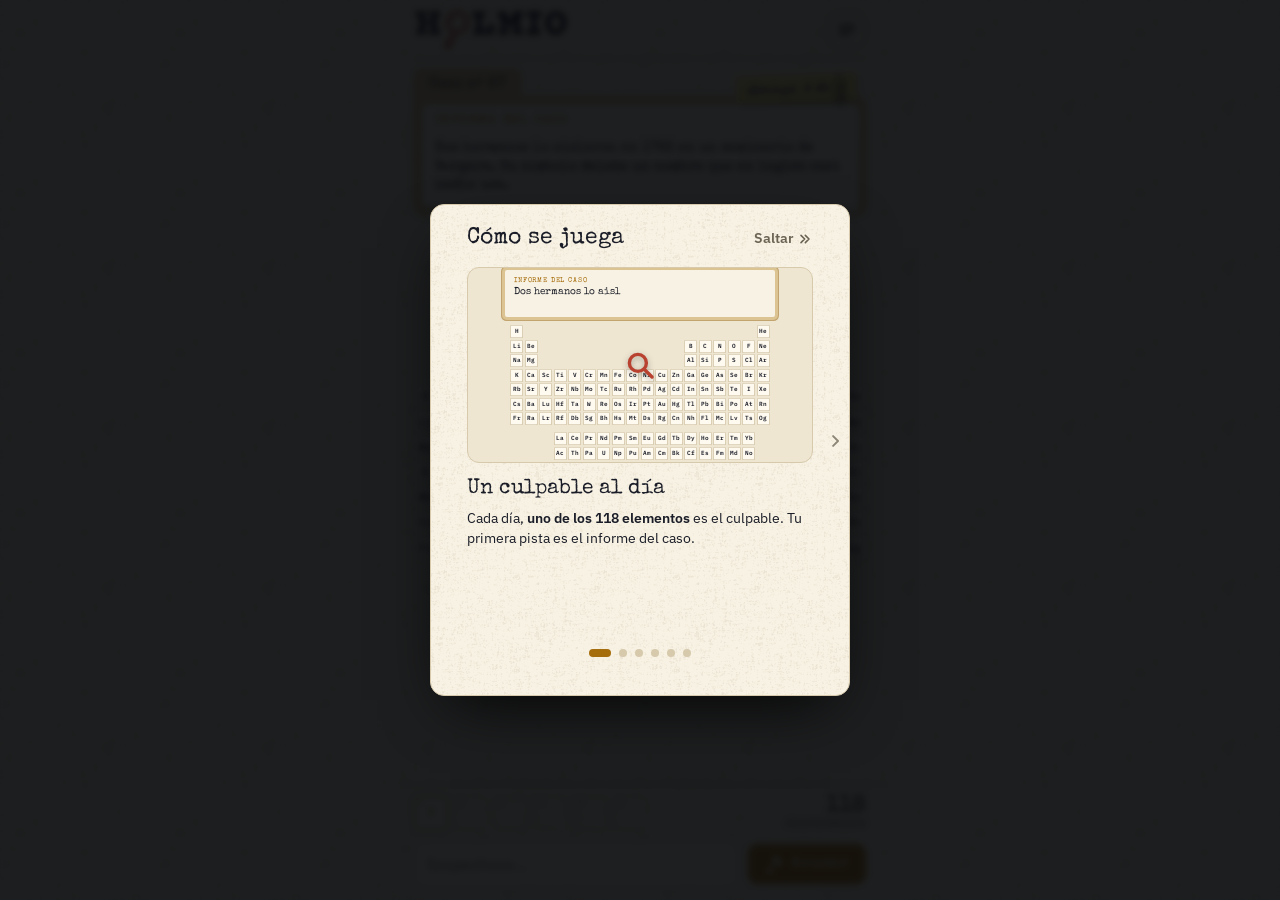
==== commit 3982af6d: "Práctica libre: pantalla que la explica antes del primer caso Co-Authored-By: Claude Opus 5.5 <norep" ====
--- a/index.html
+++ b/index.html
@@ -171,6 +171,27 @@
   </dialog>
 
   <!-- Acerca de -->
+  <!-- Se ve antes del primer caso de práctica -->
+  <dialog class="acerca" id="practica-intro" tabindex="-1" aria-labelledby="practica-titulo">
+    <h2 id="practica-titulo">Práctica libre</h2>
+    <p>Sin calendario y sin presión: aquí se entrena el olfato.</p>
+    <ul class="explica">
+      <li>
+        <span class="ico" aria-hidden="true"><svg class="ico-svg" viewBox="0 0 24 24"><use href="#i-lupa"/></svg></span>
+        <span><strong>Un sospechoso al azar.</strong> Cualquiera de los 118 elementos, sin informe del caso.</span>
+      </li>
+      <li>
+        <span class="ico" aria-hidden="true"><svg class="ico-svg" viewBox="0 0 24 24"><use href="#i-mazo"/></svg></span>
+        <span><strong>Las mismas reglas.</strong> Seis acusaciones y una pista tras cada fallo, aunque aquí solo hay pistas de datos.</span>
+      </li>
+      <li>
+        <span class="ico" aria-hidden="true"><svg class="ico-svg" viewBox="0 0 24 24"><use href="#i-infinito"/></svg></span>
+        <span><strong>Todos los que quieras.</strong> Al terminar, otro caso. No cuentan para el archivo.</span>
+      </li>
+    </ul>
+    <form method="dialog"><button class="btn-principal btn-ancho">Abrir el primer caso</button></form>
+  </dialog>
+
   <!-- Confirmación de «Borrar todos los datos». El foco va al diálogo, no al botón de borrar -->
   <dialog class="acerca" id="borrar" tabindex="-1" aria-labelledby="borrar-titulo">
     <h2 id="borrar-titulo">¿Quemar el expediente?</h2>
--- a/css/estilos.css
+++ b/css/estilos.css
@@ -330,6 +330,10 @@
 .acerca .nota { font-size: 12.5px; color: var(--suave); }
 .acerca a { color: var(--acento); }
 .acerca form { margin-top: 4px; }
+.explica { list-style: none; margin: 0; padding: 0; display: grid; gap: 12px; font-size: 14.5px; line-height: 1.4; }
+.explica li { display: grid; grid-template-columns: 26px minmax(0, 1fr); gap: 12px; align-items: start; }
+.explica .ico { width: 26px; height: 26px; color: var(--acento); }
+.explica strong { font-family: var(--f-titulo); font-weight: 400; font-size: 15.5px; }
 .acerca-botones { display: grid; grid-template-columns: 1fr 1fr; gap: 10px; }
 .btn-peligro { --acento: var(--lacre); } /* el botón principal, en lacre */
 
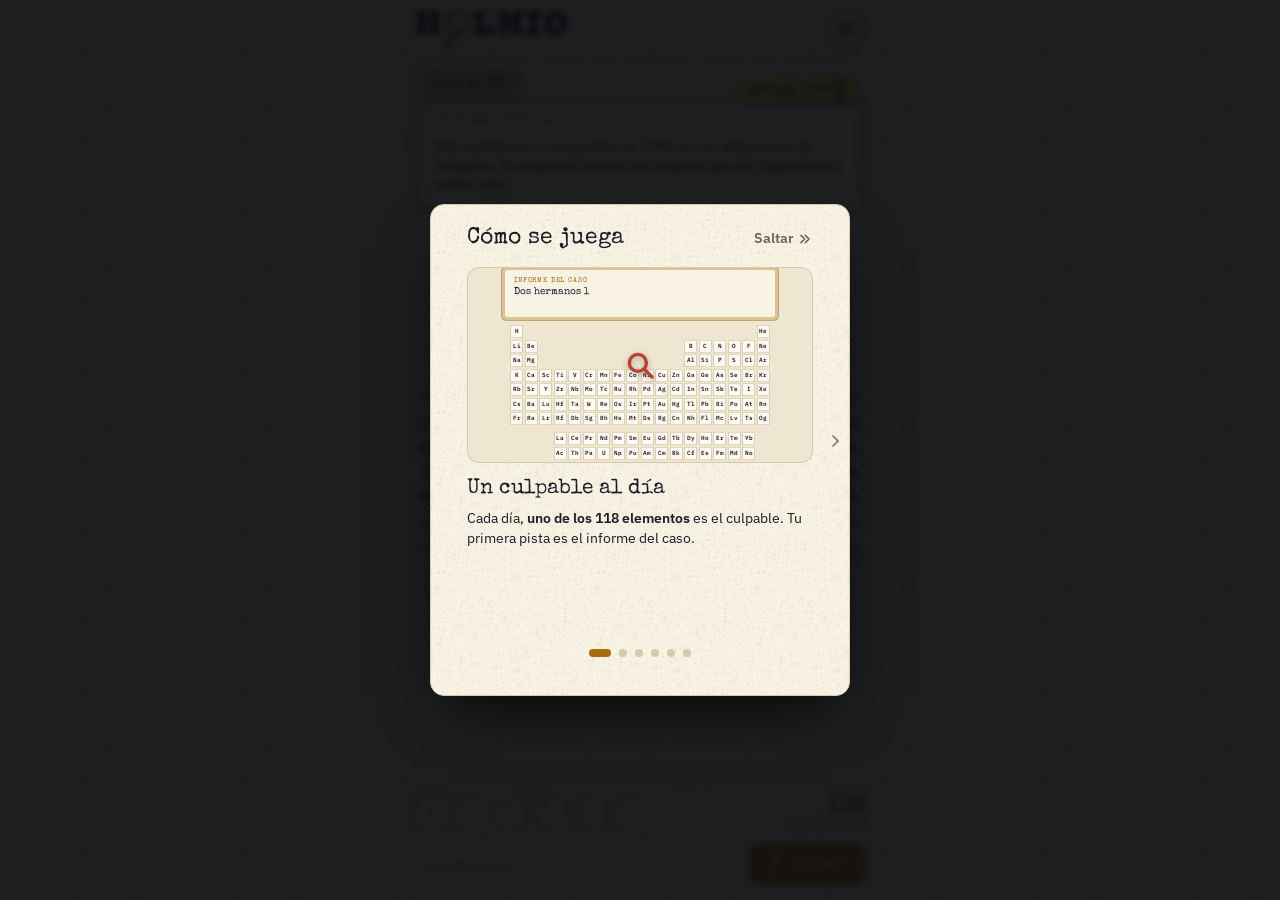
==== commit 14fe44ae: "Iconos en todos los botones y anchos ajustados al contenido Co-Authored-By: Claude Opus 5.5 <noreply" ====
--- a/index.html
+++ b/index.html
@@ -116,8 +116,8 @@
       <!-- Fase: fin (tras cerrar la pantalla de resultado) -->
       <section class="fin-barra" id="fin-barra" hidden>
         <p class="proximo" id="barra-proximo">Próximo caso en <span class="cuenta-atras">--:--:--</span></p>
-        <button class="btn-secundario" id="barra-otro" type="button" hidden>Otro caso</button>
-        <button class="btn-principal" id="btn-ver-resultado" type="button">Ver resultado</button>
+        <button class="btn-secundario" id="barra-otro" type="button" hidden></button>
+        <button class="btn-principal" id="btn-ver-resultado" type="button"><svg class="ico-svg" viewBox="0 0 24 24" aria-hidden="true"><use href="#i-ver"/></svg><span>Ver resultado</span></button>
       </section>
     </footer>
   </div>
@@ -160,9 +160,11 @@
 
       <hr>
       <button class="menu-item menu-item-suave" id="menu-acerca" type="button">
+        <span class="menu-ico" aria-hidden="true"><svg class="ico-svg" viewBox="0 0 24 24"><use href="#i-info"/></svg></span>
         <span class="menu-texto"><strong>Acerca de Holmio</strong></span>
       </button>
       <button class="menu-item menu-item-suave" id="menu-borrar" type="button">
+        <span class="menu-ico" aria-hidden="true"><svg class="ico-svg" viewBox="0 0 24 24"><use href="#i-borrar"/></svg></span>
         <span class="menu-texto"><strong>Borrar todos los datos</strong></span>
       </button>
     </nav>
@@ -189,7 +191,7 @@
         <span><strong>Todos los que quieras.</strong> Al terminar, otro caso. No cuentan para el archivo.</span>
       </li>
     </ul>
-    <form method="dialog"><button class="btn-principal btn-ancho">Abrir el primer caso</button></form>
+    <form method="dialog"><button class="btn-principal"><svg class="ico-svg" viewBox="0 0 24 24" aria-hidden="true"><use href="#i-lupa"/></svg><span>Abrir el primer caso</span></button></form>
   </dialog>
 
   <!-- Confirmación de «Borrar todos los datos». El foco va al diálogo, no al botón de borrar -->
@@ -198,8 +200,8 @@
     <p>Se borrarán <strong>todos tus casos</strong>, tu progreso y tus ajustes en este dispositivo. Holmio volverá a empezar como el primer día.</p>
     <p class="nota">Esto no se puede deshacer.</p>
     <form method="dialog" class="acerca-botones">
-      <button class="btn-secundario" value="cancelar">Cancelar</button>
-      <button class="btn-principal btn-peligro" value="borrar">Borrar</button>
+      <button class="btn-secundario" value="cancelar"><svg class="ico-svg" viewBox="0 0 24 24" aria-hidden="true"><use href="#i-cerrar"/></svg><span>Cancelar</span></button>
+      <button class="btn-principal btn-peligro" value="borrar"><svg class="ico-svg" viewBox="0 0 24 24" aria-hidden="true"><use href="#i-borrar"/></svg><span>Borrar</span></button>
     </form>
   </dialog>
 
@@ -208,7 +210,7 @@
     <p>Un juego diario de deducción: cada día, uno de los 118 elementos de la tabla periódica es el culpable y tienes <strong>seis acusaciones</strong> para descubrirlo.</p>
     <p>El nombre viene del <strong>holmio</strong> (Ho, número 67), que a su vez debe el suyo a <em>Holmia</em>, el nombre latino de Estocolmo. Que suene a cierto detective es pura coincidencia… o no.</p>
     <p class="nota">Versión de prueba. El código es abierto: <a href="https://github.com/elprofedelabata/holmio" target="_blank" rel="noopener">github.com/elprofedelabata/holmio</a></p>
-    <form method="dialog"><button class="btn-principal btn-ancho" value="cerrar">Cerrar</button></form>
+    <form method="dialog"><button class="btn-principal" value="cerrar"><svg class="ico-svg" viewBox="0 0 24 24" aria-hidden="true"><use href="#i-cerrar"/></svg><span>Cerrar</span></button></form>
   </dialog>
 
   <!-- Manual del detective: diapositivas con escenas animadas (las monta js/tutorial.js) -->
@@ -261,11 +263,11 @@
     <ol class="fichas fichas-fin" id="fin-fichas"></ol>
     <p class="fin-dato" id="fin-dato"></p>
     <div class="fin-botones">
-      <button class="btn-principal btn-ancho" id="btn-compartir" type="button">Compartir resultado</button>
-      <button class="btn-principal btn-ancho" id="btn-otro" type="button" hidden>Otro caso</button>
+      <button class="btn-principal" id="btn-compartir" type="button"><svg class="ico-svg" viewBox="0 0 24 24" aria-hidden="true"><use href="#i-compartir"/></svg><span>Compartir resultado</span></button>
+      <button class="btn-principal" id="btn-otro" type="button" hidden><svg class="ico-svg" viewBox="0 0 24 24" aria-hidden="true"><use href="#i-otro"/></svg><span>Otro caso</span></button>
       <div class="fin-fila">
-        <button class="btn-secundario" id="btn-ver-tabla" type="button">Ver la tabla</button>
-        <button class="btn-secundario" id="btn-practicar" type="button" hidden>Practicar</button>
+        <button class="btn-secundario" id="btn-ver-tabla" type="button"><svg class="ico-svg" viewBox="0 0 24 24" aria-hidden="true"><use href="#i-tabla"/></svg><span>Ver la tabla</span></button>
+        <button class="btn-secundario" id="btn-practicar" type="button" hidden><svg class="ico-svg" viewBox="0 0 24 24" aria-hidden="true"><use href="#i-infinito"/></svg><span>Practicar</span></button>
       </div>
     </div>
     <p class="proximo" id="fin-proximo">Próximo caso en <span class="cuenta-atras">--:--:--</span></p>
@@ -370,6 +372,14 @@
       <path d="M15 15l5.5 5.5"/>
     </symbol>
     <!-- Curiosidad: bombilla -->
+    <!-- Botones -->
+    <symbol id="i-compartir" viewBox="0 0 24 24"><path d="M12 15V4M8 8l4-4 4 4M5 13v6a1 1 0 0 0 1 1h12a1 1 0 0 0 1-1v-6"/></symbol>
+    <symbol id="i-tabla" viewBox="0 0 24 24"><path d="M4 5h4v4H4zM16 5h4v4h-4zM4 11h16v8H4zM9.3 11v8M14.7 11v8M4 15h16"/></symbol>
+    <symbol id="i-otro" viewBox="0 0 24 24"><path d="M20 11a8 8 0 0 0-14.3-4.3L4 8.5M4 4v4.5h4.5M4 13a8 8 0 0 0 14.3 4.3l1.7-1.8M20 20v-4.5h-4.5"/></symbol>
+    <symbol id="i-ver" viewBox="0 0 24 24"><path d="M2.5 12S6 5.5 12 5.5 21.5 12 21.5 12 18 18.5 12 18.5 2.5 12 2.5 12z"/><circle cx="12" cy="12" r="2.8"/></symbol>
+    <symbol id="i-cerrar" viewBox="0 0 24 24"><path d="M6 6l12 12M18 6 6 18"/></symbol>
+    <symbol id="i-borrar" viewBox="0 0 24 24"><path d="M4 7h16M9.5 7V4.5h5V7M6.5 7l1 13h9l1-13M10 11v5.5M14 11v5.5"/></symbol>
+    <symbol id="i-info" viewBox="0 0 24 24"><circle cx="12" cy="12" r="9"/><path d="M12 11v5.5M12 7.6v.1"/></symbol>
     <symbol id="i-curiosidad" viewBox="0 0 24 24">
       <path d="M9.5 18h5M10.5 21h3"/>
       <path d="M12 3a6 6 0 0 0-3.6 10.8c.7.5 1.1 1.3 1.1 2.2h5c0-.9.4-1.7 1.1-2.2A6 6 0 0 0 12 3z"/>
--- a/css/estilos.css
+++ b/css/estilos.css
@@ -238,7 +238,9 @@
 .menu-texto strong, .menu-texto small { white-space: nowrap; overflow: hidden; text-overflow: ellipsis; }
 .menu-texto strong { font-family: var(--f-titulo); font-weight: 400; font-size: 17px; line-height: 1.2; }
 .menu-texto small { font-size: 12.5px; color: var(--suave); }
-.menu-item-suave { grid-template-columns: 1fr; padding-block: 8px; }
+.menu-item-suave { padding-block: 8px; }
+.menu-item-suave .menu-ico { color: var(--suave); }
+.menu-item-suave .menu-ico .ico-svg { width: 20px; height: 20px; }
 .menu-item-suave strong { font-family: var(--f-texto); font-size: 14px; font-weight: 600; color: var(--suave); }
 
 /* Interruptor del modo noche */
@@ -329,12 +331,12 @@
 .acerca p { font-size: 14.5px; line-height: 1.45; }
 .acerca .nota { font-size: 12.5px; color: var(--suave); }
 .acerca a { color: var(--acento); }
-.acerca form { margin-top: 4px; }
+.acerca form { margin-top: 4px; display: flex; justify-content: center; }
 .explica { list-style: none; margin: 0; padding: 0; display: grid; gap: 12px; font-size: 14.5px; line-height: 1.4; }
 .explica li { display: grid; grid-template-columns: 26px minmax(0, 1fr); gap: 12px; align-items: start; }
 .explica .ico { width: 26px; height: 26px; color: var(--acento); }
 .explica strong { font-family: var(--f-titulo); font-weight: 400; font-size: 15.5px; }
-.acerca-botones { display: grid; grid-template-columns: 1fr 1fr; gap: 10px; }
+.acerca-botones { flex-wrap: wrap; gap: 10px; }
 .btn-peligro { --acento: var(--lacre); } /* el botón principal, en lacre */
 
 .meta { display: flex; justify-content: space-between; align-items: flex-end; gap: 10px; font-size: 13px; color: var(--suave); }
@@ -555,10 +557,12 @@
   border: 0; border-radius: 10px; padding: 0 18px; min-height: 46px;
   background: var(--acento); color: var(--sobre-acento); box-shadow: var(--filete);
   font-family: var(--f-titulo); font-weight: 400; font-size: 16px; letter-spacing: .05em;
+  display: inline-flex; align-items: center; justify-content: center; gap: 8px;
   transition: transform .18s ease-out, box-shadow .18s ease-out;
 }
+/* Todos los botones llevan icono y miden lo que su contenido */
+.btn-principal .ico-svg, .btn-secundario .ico-svg { flex: none; width: 18px; height: 18px; stroke-width: 2.1; }
 .btn-principal:active { transform: translateY(1px); }
-.btn-ancho { width: 100%; }
 
 /* ---------- Elegir pista: pantalla completa, el juego se detiene ----------
    Sigue el tema: velo de papel de día, fondo casi negro de noche (--velo). */
@@ -686,7 +690,6 @@
 .fin-barra .proximo { flex: 1 0 100%; }
 .fin-barra .btn-principal { margin-left: auto; }
 .fin-barra .btn-secundario { padding: 0 16px; }
-@media (max-width: 350px) { .fin-barra .btn-principal, .fin-barra .btn-secundario { padding: 0 12px; } }
 .proximo { font-size: 13px; color: var(--suave); }
 .cuenta-atras { font-family: var(--f-simbolo); font-weight: 600; color: var(--texto); }
 
@@ -738,11 +741,12 @@
   font-family: var(--f-titulo); font-size: 13.5px; line-height: 1.4; color: var(--texto);
 }
 .fin-dato .ico { width: 16px; height: 16px; margin-top: 1px; color: var(--acento); }
-.fin-botones { display: grid; gap: 10px; width: 100%; max-width: 340px; }
-.fin-fila { display: grid; grid-auto-flow: column; grid-auto-columns: minmax(0, 1fr); gap: 10px; }
+.fin-botones { display: flex; flex-direction: column; align-items: center; gap: 10px; }
+.fin-fila { display: flex; flex-wrap: wrap; justify-content: center; gap: 10px; }
 .btn-secundario {
-  min-height: 44px; border-radius: 10px; background: transparent;
+  min-height: 44px; padding: 0 18px; border-radius: 10px; background: transparent;
   border: 1.5px solid var(--linea); color: var(--texto);
+  display: inline-flex; align-items: center; justify-content: center; gap: 8px;
   font-family: var(--f-titulo); font-weight: 400; font-size: 16px; letter-spacing: .05em;
   transition: border-color .2s, box-shadow .2s, color .2s;
 }
@@ -816,7 +820,7 @@
 
 /* Botón noir: tinta, filete ámbar doble, letra de máquina y un barrido de luz de lámpara */
 .btn-noir {
-  position: relative; overflow: hidden; width: 100%; min-height: 52px;
+  position: relative; overflow: hidden; width: fit-content; margin-inline: auto; min-height: 52px; padding: 0 24px;
   display: flex; align-items: center; justify-content: center; gap: 12px;
   background: radial-gradient(120% 140% at 50% 0%, #1f2431 0%, #0e1016 70%);
   color: #f3ead6; border: 1.5px solid #e7ad45; border-radius: 10px;
@@ -907,8 +911,9 @@
   display: flex; align-items: center; padding: 0 9px; font-size: 12px;
 }
 .mini-campo::after { content: ""; width: 1px; height: 13px; margin-left: 1px; background: var(--texto); animation: cursor .8s steps(1) infinite; }
+.mini-boton .ico-svg { width: 12px; height: 12px; stroke-width: 2.2; }
 .mini-boton {
-  display: grid; place-items: center; padding: 0 12px; border-radius: 7px;
+  display: flex; align-items: center; gap: 4px; padding: 0 10px; border-radius: 7px;
   background: var(--acento); color: var(--sobre-acento);
   box-shadow: inset 0 0 0 2px var(--acento), inset 0 0 0 2.6px color-mix(in srgb, var(--sobre-acento) 55%, transparent);
   font-family: var(--f-titulo); font-size: 12px; letter-spacing: .05em;
@@ -1073,6 +1078,14 @@
 :is(.celda, .fichas li, .cal-caso, .mini-celda, .mini-fichas li):nth-child(5n + 2) { --dy: -71px; }
 :is(.celda, .fichas li, .cal-caso, .mini-celda, .mini-fichas li):nth-child(5n + 3) { --dy: -113px; }
 :is(.celda, .fichas li, .cal-caso, .mini-celda, .mini-fichas li):nth-child(5n + 4) { --dy: -139px; }
+
+/* Móviles estrechos: los botones que van en pareja deben caber en una sola fila */
+@media (max-width: 350px) {
+  .fin-barra { column-gap: 8px; }
+  .fin-barra .btn-principal, .fin-barra .btn-secundario,
+  .fin-fila .btn-secundario, .acerca-botones button { padding: 0 10px; gap: 6px; font-size: 14.5px; }
+  .btn-noir { padding: 0 8px; gap: 8px; font-size: 17px; }
+}
 
 /* ---------- Hover noir ----------
    Solo con ratón: en el móvil el hover se quedaría pegado tras pulsar.
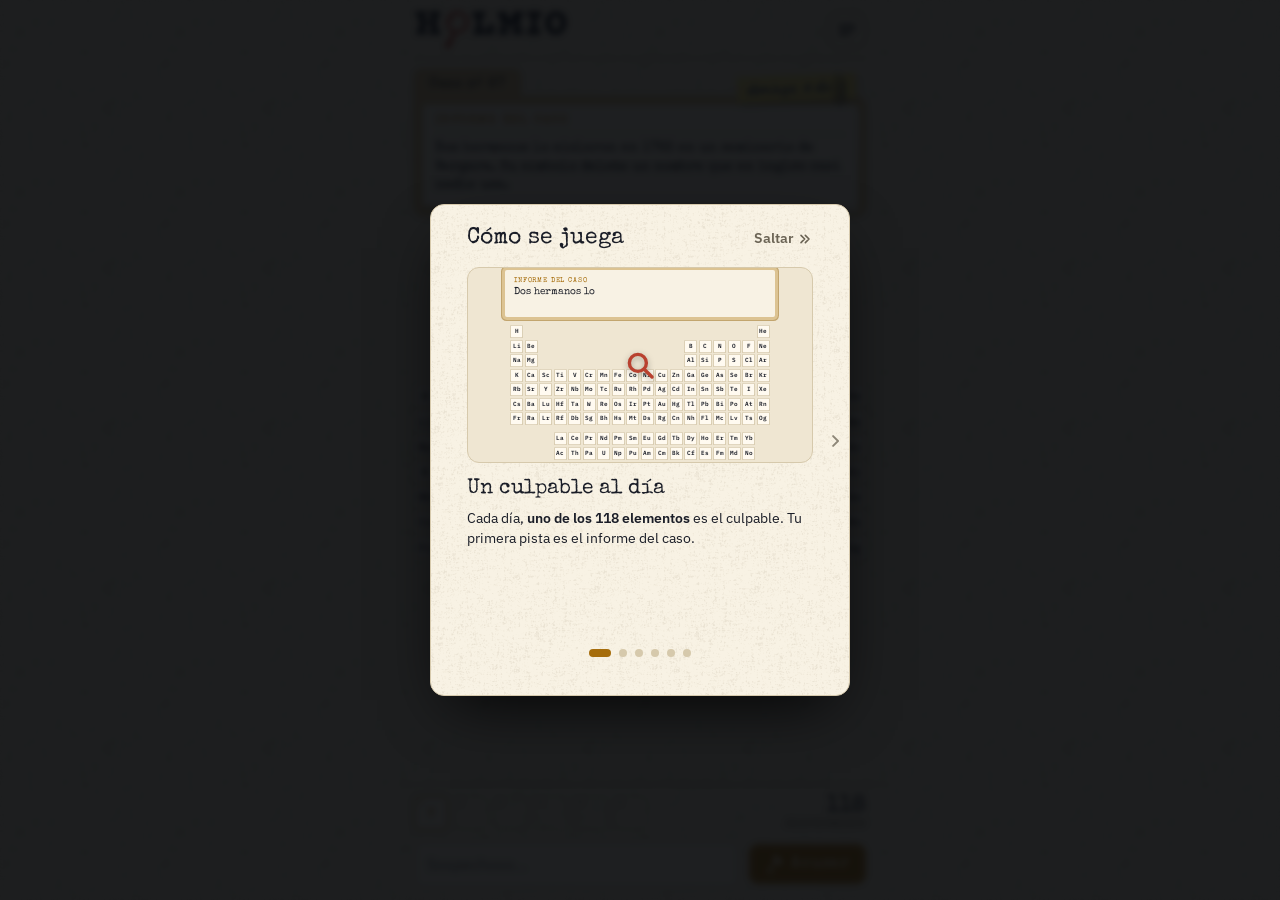
==== commit 2d3c4209: "Icono de compartir: tres puntos conectados Co-Authored-By: Claude Opus 5.5 <noreply@anthropic.com>" ====
--- a/index.html
+++ b/index.html
@@ -373,7 +373,7 @@
     </symbol>
     <!-- Curiosidad: bombilla -->
     <!-- Botones -->
-    <symbol id="i-compartir" viewBox="0 0 24 24"><path d="M12 15V4M8 8l4-4 4 4M5 13v6a1 1 0 0 0 1 1h12a1 1 0 0 0 1-1v-6"/></symbol>
+    <symbol id="i-compartir" viewBox="0 0 24 24"><circle cx="18" cy="5" r="3"/><circle cx="6" cy="12" r="3"/><circle cx="18" cy="19" r="3"/><path d="M8.6 10.5l6.8-4M8.6 13.5l6.8 4"/></symbol>
     <symbol id="i-tabla" viewBox="0 0 24 24"><path d="M4 5h4v4H4zM16 5h4v4h-4zM4 11h16v8H4zM9.3 11v8M14.7 11v8M4 15h16"/></symbol>
     <symbol id="i-otro" viewBox="0 0 24 24"><path d="M20 11a8 8 0 0 0-14.3-4.3L4 8.5M4 4v4.5h4.5M4 13a8 8 0 0 0 14.3 4.3l1.7-1.8M20 20v-4.5h-4.5"/></symbol>
     <symbol id="i-ver" viewBox="0 0 24 24"><path d="M2.5 12S6 5.5 12 5.5 21.5 12 21.5 12 18 18.5 12 18.5 2.5 12 2.5 12z"/><circle cx="12" cy="12" r="2.8"/></symbol>
--- a/css/estilos.css
+++ b/css/estilos.css
@@ -686,9 +686,10 @@
 }
 
 /* Fin: barra del panel inferior (cuando se cierra la pantalla de resultado) */
-.fin-barra { display: flex; flex-wrap: wrap; align-items: center; justify-content: space-between; gap: 8px 12px; }
-.fin-barra .proximo { flex: 1 0 100%; }
-.fin-barra .btn-principal { margin-left: auto; }
+/* Rejilla y no flex: los dos botones nunca se parten en dos filas */
+.fin-barra { display: grid; grid-template-columns: auto auto; justify-content: space-between; align-items: center; gap: 8px 12px; }
+.fin-barra .proximo { grid-column: 1 / -1; }
+.fin-barra .btn-principal { grid-column: 2; }
 .fin-barra .btn-secundario { padding: 0 16px; }
 .proximo { font-size: 13px; color: var(--suave); }
 .cuenta-atras { font-family: var(--f-simbolo); font-weight: 600; color: var(--texto); }
@@ -1079,8 +1080,9 @@
 :is(.celda, .fichas li, .cal-caso, .mini-celda, .mini-fichas li):nth-child(5n + 3) { --dy: -113px; }
 :is(.celda, .fichas li, .cal-caso, .mini-celda, .mini-fichas li):nth-child(5n + 4) { --dy: -139px; }
 
-/* Móviles estrechos: los botones que van en pareja deben caber en una sola fila */
-@media (max-width: 350px) {
+/* Móviles estrechos (muchos Android miden 360 px): los botones en pareja deben caber
+   en una sola fila. A partir de 375 px ya caben con su tamaño normal */
+@media (max-width: 374px) {
   .fin-barra { column-gap: 8px; }
   .fin-barra .btn-principal, .fin-barra .btn-secundario,
   .fin-fila .btn-secundario, .acerca-botones button { padding: 0 10px; gap: 6px; font-size: 14.5px; }
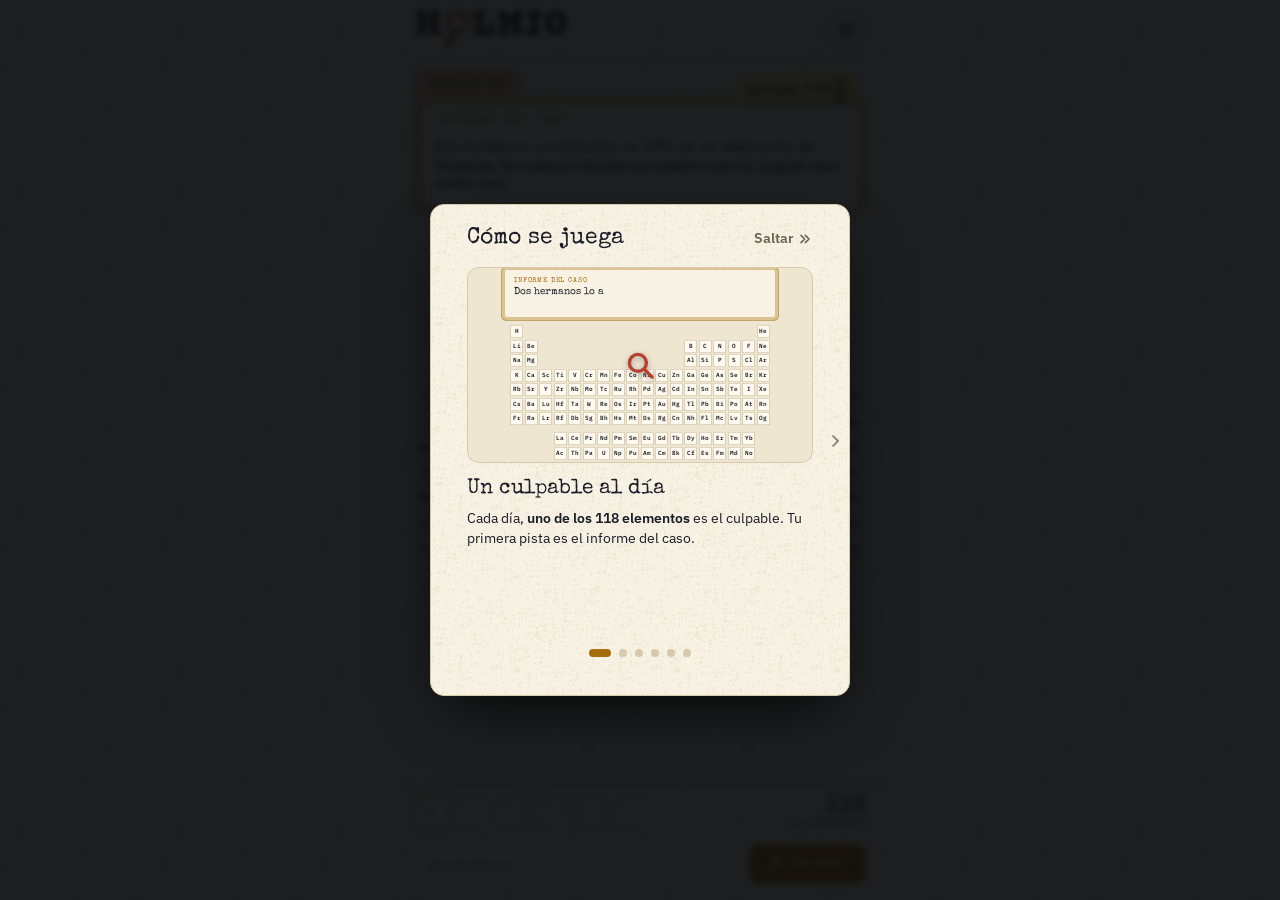
==== commit 4add5349: "Compartir: imagen del dossier generada en el dispositivo Co-Authored-By: Claude Opus 5.5 <noreply@an" ====
--- a/index.html
+++ b/index.html
@@ -33,6 +33,7 @@
   <link rel="modulepreload" href="js/pistas.js">
   <link rel="modulepreload" href="js/partida.js">
   <link rel="modulepreload" href="js/practica.js">
+  <link rel="modulepreload" href="js/imagen.js">
   <link rel="modulepreload" href="js/tutorial.js">
   <link rel="modulepreload" href="js/demo-archivo.js">
   <script type="module" src="js/main.js"></script>
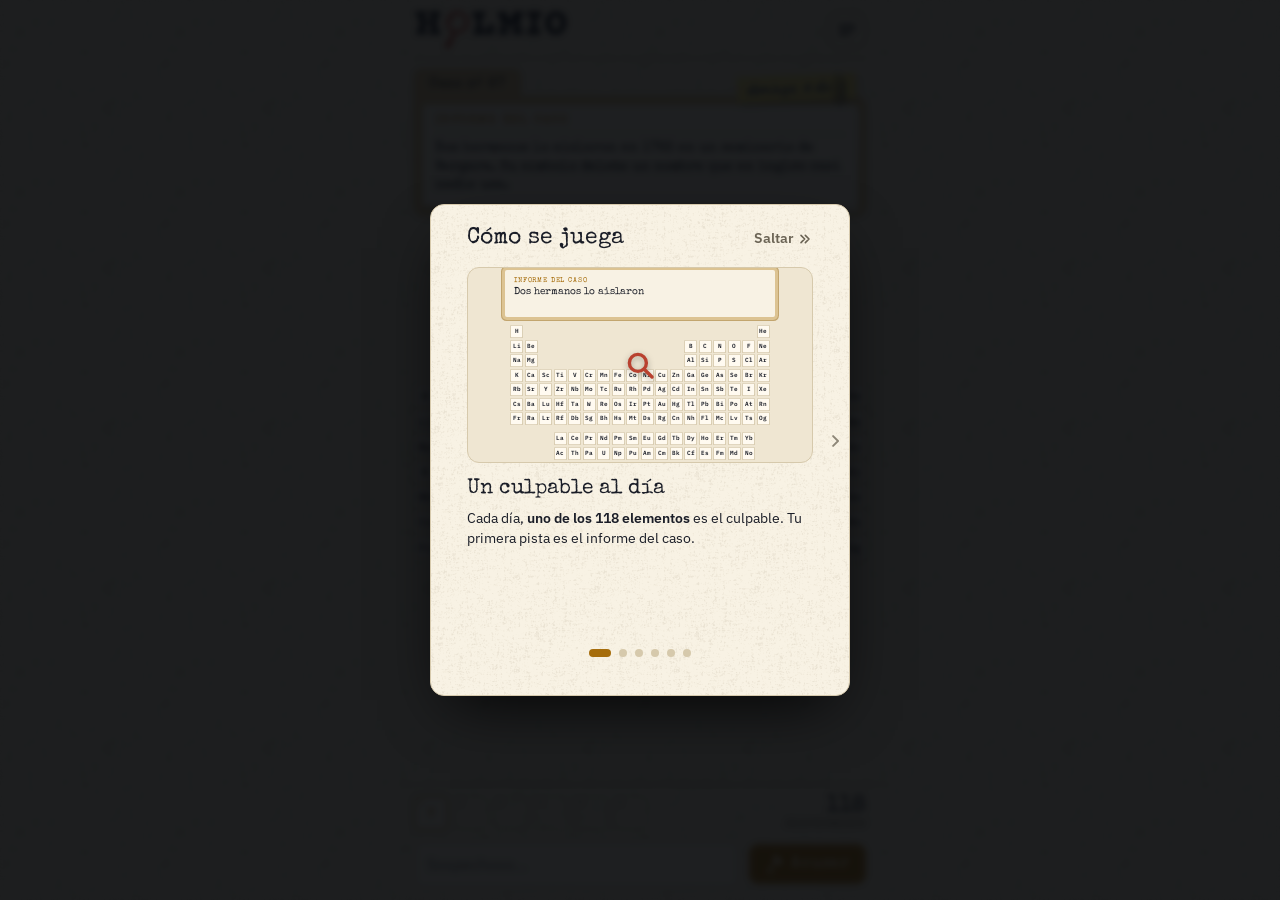
==== commit d2998a1e: "Acerca de: créditos de El profe de la bata, sin enlace al repositorio Co-Authored-By: Claude Opus 5." ====
--- a/index.html
+++ b/index.html
@@ -210,7 +210,11 @@
     <h2 id="acerca-titulo">Acerca de Holmio</h2>
     <p>Un juego diario de deducción: cada día, uno de los 118 elementos de la tabla periódica es el culpable y tienes <strong>seis acusaciones</strong> para descubrirlo.</p>
     <p>El nombre viene del <strong>holmio</strong> (Ho, número 67), que a su vez debe el suyo a <em>Holmia</em>, el nombre latino de Estocolmo. Que suene a cierto detective es pura coincidencia… o no.</p>
-    <p class="nota">Versión de prueba. El código es abierto: <a href="https://github.com/elprofedelabata/holmio" target="_blank" rel="noopener">github.com/elprofedelabata/holmio</a></p>
+    <a class="credito" href="https://elprofedelabata.es/" target="_blank" rel="noopener">
+      <img src="img/el-profe-de-la-bata.svg" alt="" width="48" height="48">
+      <span><small>Un juego de</small><strong>El profe de la bata</strong><span class="credito-web">elprofedelabata.es</span></span>
+    </a>
+    <p class="nota">© 2026 El profe de la bata · Versión de prueba</p>
     <form method="dialog"><button class="btn-principal" value="cerrar"><svg class="ico-svg" viewBox="0 0 24 24" aria-hidden="true"><use href="#i-cerrar"/></svg><span>Cerrar</span></button></form>
   </dialog>
 
--- a/css/estilos.css
+++ b/css/estilos.css
@@ -330,7 +330,16 @@
 .acerca h2 { font-family: var(--f-titulo); font-weight: 400; font-size: 23px; }
 .acerca p { font-size: 14.5px; line-height: 1.45; }
 .acerca .nota { font-size: 12.5px; color: var(--suave); }
-.acerca a { color: var(--acento); }
+/* Créditos: el logo va sobre su círculo blanco, para que se vea igual en los dos temas */
+.credito {
+  display: grid; grid-template-columns: 48px minmax(0, 1fr); gap: 12px; align-items: center;
+  padding: 10px 0; border-block: 1px dashed var(--linea); color: var(--texto); text-decoration: none;
+}
+.credito img { display: block; width: 48px; height: 48px; border-radius: 50%; box-shadow: 0 0 0 1px var(--linea); transition: transform .2s; }
+.credito > span { display: grid; gap: 1px; line-height: 1.25; }
+.credito small { font-size: 12.5px; color: var(--suave); }
+.credito strong { font-family: var(--f-titulo); font-weight: 400; font-size: 17px; }
+.credito-web { font-size: 13px; color: var(--acento); }
 .acerca form { margin-top: 4px; display: flex; justify-content: center; }
 .explica { list-style: none; margin: 0; padding: 0; display: grid; gap: 12px; font-size: 14.5px; line-height: 1.4; }
 .explica li { display: grid; grid-template-columns: 26px minmax(0, 1fr); gap: 12px; align-items: start; }
@@ -1128,7 +1137,8 @@
   .diapos-saltar:hover .ico-svg { transform: translateX(2px); }
   .diapo-flecha:hover { color: var(--acento); opacity: 1; }
   .diapos-puntos button:not([aria-current="true"]):hover { background: var(--acento); }
-  .acerca a:hover { color: var(--lacre); text-underline-offset: 3px; }
+  .credito:hover .credito-web { color: var(--lacre); }
+  .credito:hover img { transform: rotate(-6deg); }
 }
 
 /* En pantallas táctiles no hay hover: la pieza se apaga un instante al pulsarla */
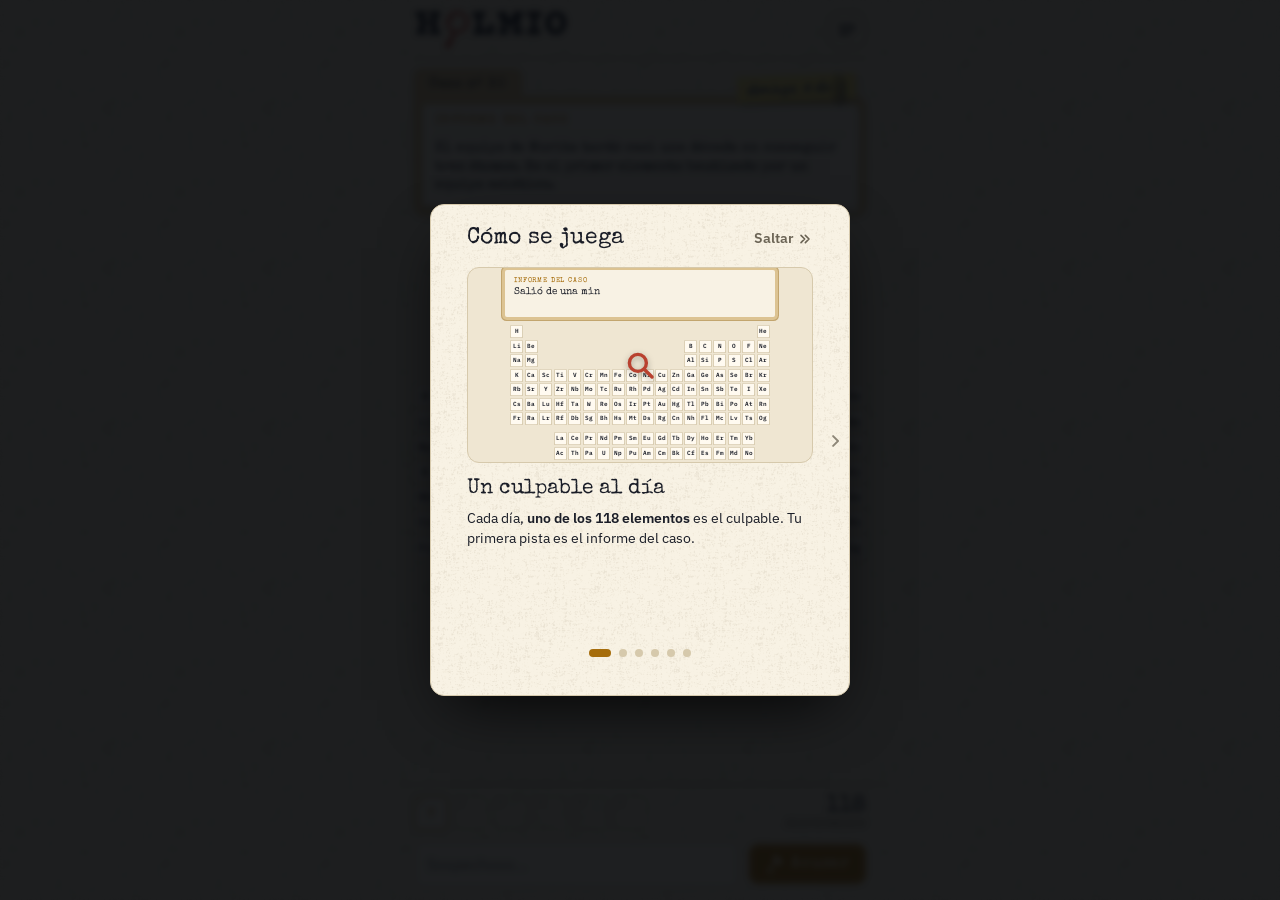
==== commit 7fd304bc: "Preparación del lanzamiento: casos codificados, sin datos de prueba y fecha real Co-Authored-By: Cla" ====
--- a/index.html
+++ b/index.html
@@ -7,6 +7,20 @@
   <meta name="description" content="Juego diario de deducción: lee el informe del caso, elige tus pistas y acusa al elemento químico culpable en 6 intentos.">
   <meta name="theme-color" content="#efe6d2">
   <link rel="icon" href="img/favicon.svg" type="image/svg+xml">
+  <link rel="apple-touch-icon" href="img/icono-180.png">
+  <link rel="manifest" href="manifest.webmanifest">
+  <!-- Vista previa al pegar el enlace en chats y redes -->
+  <meta property="og:type" content="website">
+  <meta property="og:locale" content="es_ES">
+  <meta property="og:site_name" content="Holmio">
+  <meta property="og:title" content="Holmio · El elemento culpable del día">
+  <meta property="og:description" content="118 sospechosos. Un solo culpable. ¿Aceptas el caso?">
+  <meta property="og:url" content="https://elprofedelabata.github.io/holmio/">
+  <meta property="og:image" content="https://elprofedelabata.github.io/holmio/img/compartir.png">
+  <meta property="og:image:width" content="1200">
+  <meta property="og:image:height" content="630">
+  <meta property="og:image:alt" content="Logo de Holmio y su sello: 118 sospechosos, un solo culpable">
+  <meta name="twitter:card" content="summary_large_image">
   <script>
     // Aplica el tema antes de pintar, para evitar parpadeos. Por defecto, modo día.
     // Va antes de la hoja de estilos para pedir ya el grano de papel: si esperase al CSS,
@@ -30,12 +44,12 @@
   <!-- Precarga de los módulos: se descargan en paralelo en vez de en cascada -->
   <link rel="modulepreload" href="js/elementos.js">
   <link rel="modulepreload" href="js/casos.js">
+  <link rel="modulepreload" href="js/casos-datos.js">
   <link rel="modulepreload" href="js/pistas.js">
   <link rel="modulepreload" href="js/partida.js">
   <link rel="modulepreload" href="js/practica.js">
   <link rel="modulepreload" href="js/imagen.js">
   <link rel="modulepreload" href="js/tutorial.js">
-  <link rel="modulepreload" href="js/demo-archivo.js">
   <script type="module" src="js/main.js"></script>
 </head>
 <body>
@@ -214,7 +228,7 @@
       <img src="img/el-profe-de-la-bata.svg" alt="" width="48" height="48">
       <span><small>Un juego de</small><strong>El profe de la bata</strong><span class="credito-web">elprofedelabata.es</span></span>
     </a>
-    <p class="nota">© 2026 El profe de la bata · Versión de prueba</p>
+    <p class="nota">© 2026 El profe de la bata</p>
     <form method="dialog"><button class="btn-principal" value="cerrar"><svg class="ico-svg" viewBox="0 0 24 24" aria-hidden="true"><use href="#i-cerrar"/></svg><span>Cerrar</span></button></form>
   </dialog>
 
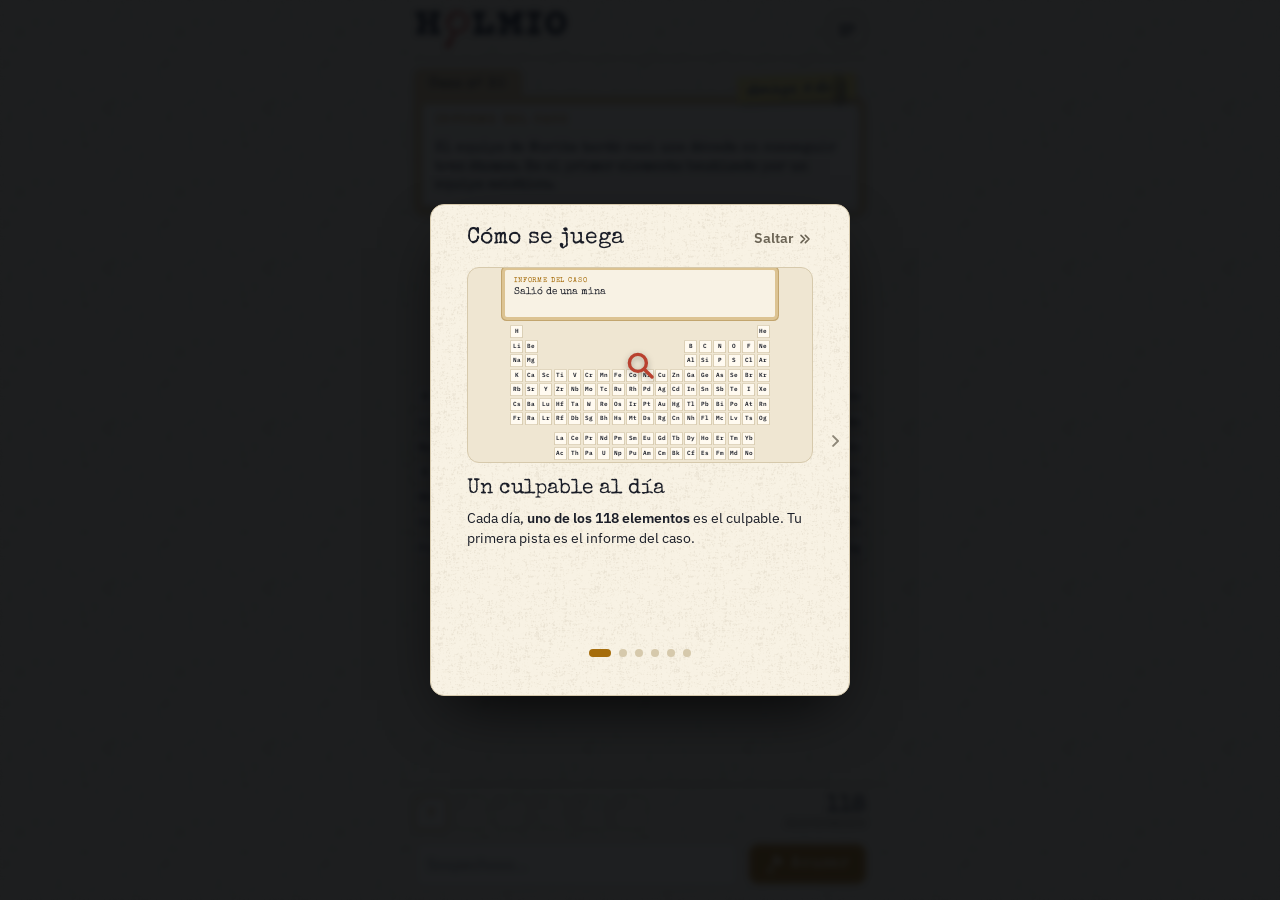
==== commit 072b997e: "Dirección definitiva: holmio.elprofedelabata.es Co-Authored-By: Claude Opus 5.5 <noreply@anthropic.c" ====
--- a/index.html
+++ b/index.html
@@ -15,8 +15,8 @@
   <meta property="og:site_name" content="Holmio">
   <meta property="og:title" content="Holmio · El elemento culpable del día">
   <meta property="og:description" content="118 sospechosos. Un solo culpable. ¿Aceptas el caso?">
-  <meta property="og:url" content="https://elprofedelabata.github.io/holmio/">
-  <meta property="og:image" content="https://elprofedelabata.github.io/holmio/img/compartir.png">
+  <meta property="og:url" content="https://holmio.elprofedelabata.es/">
+  <meta property="og:image" content="https://holmio.elprofedelabata.es/img/compartir.png">
   <meta property="og:image:width" content="1200">
   <meta property="og:image:height" content="630">
   <meta property="og:image:alt" content="Logo de Holmio y su sello: 118 sospechosos, un solo culpable">
